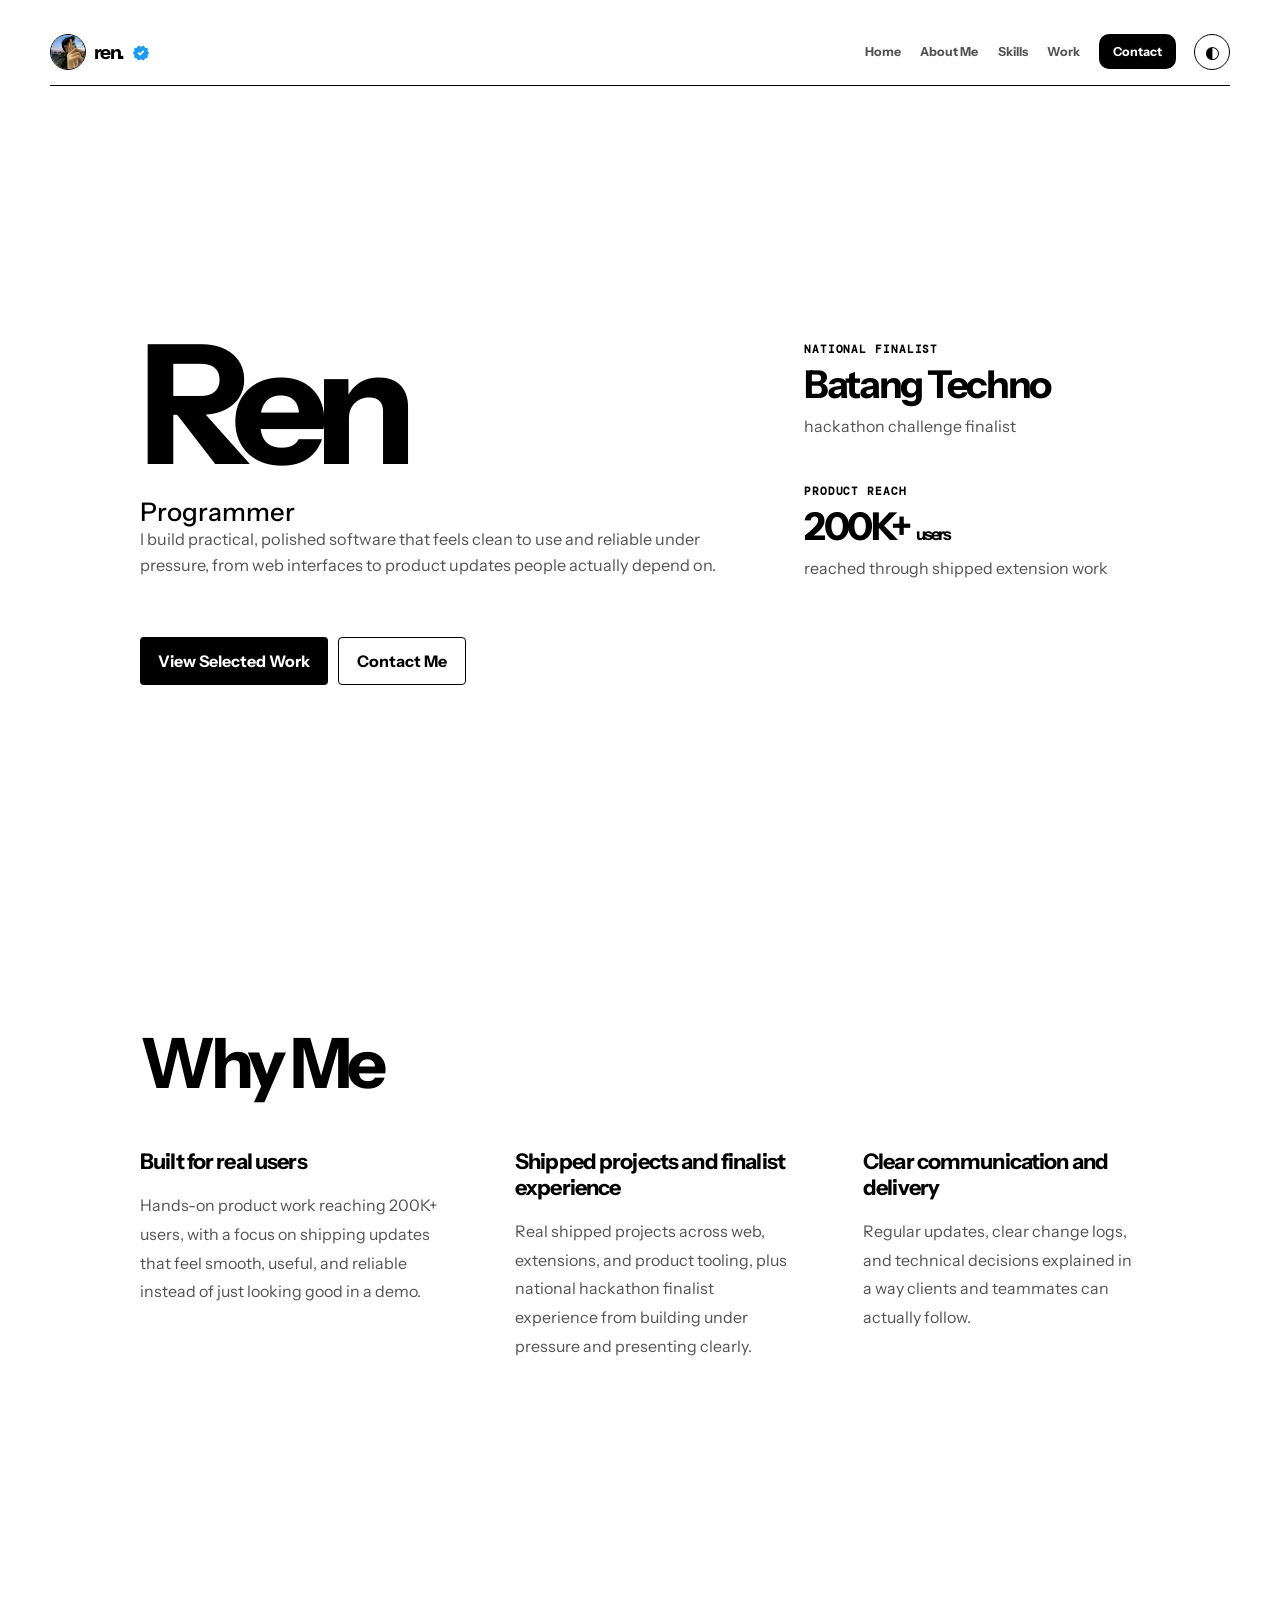
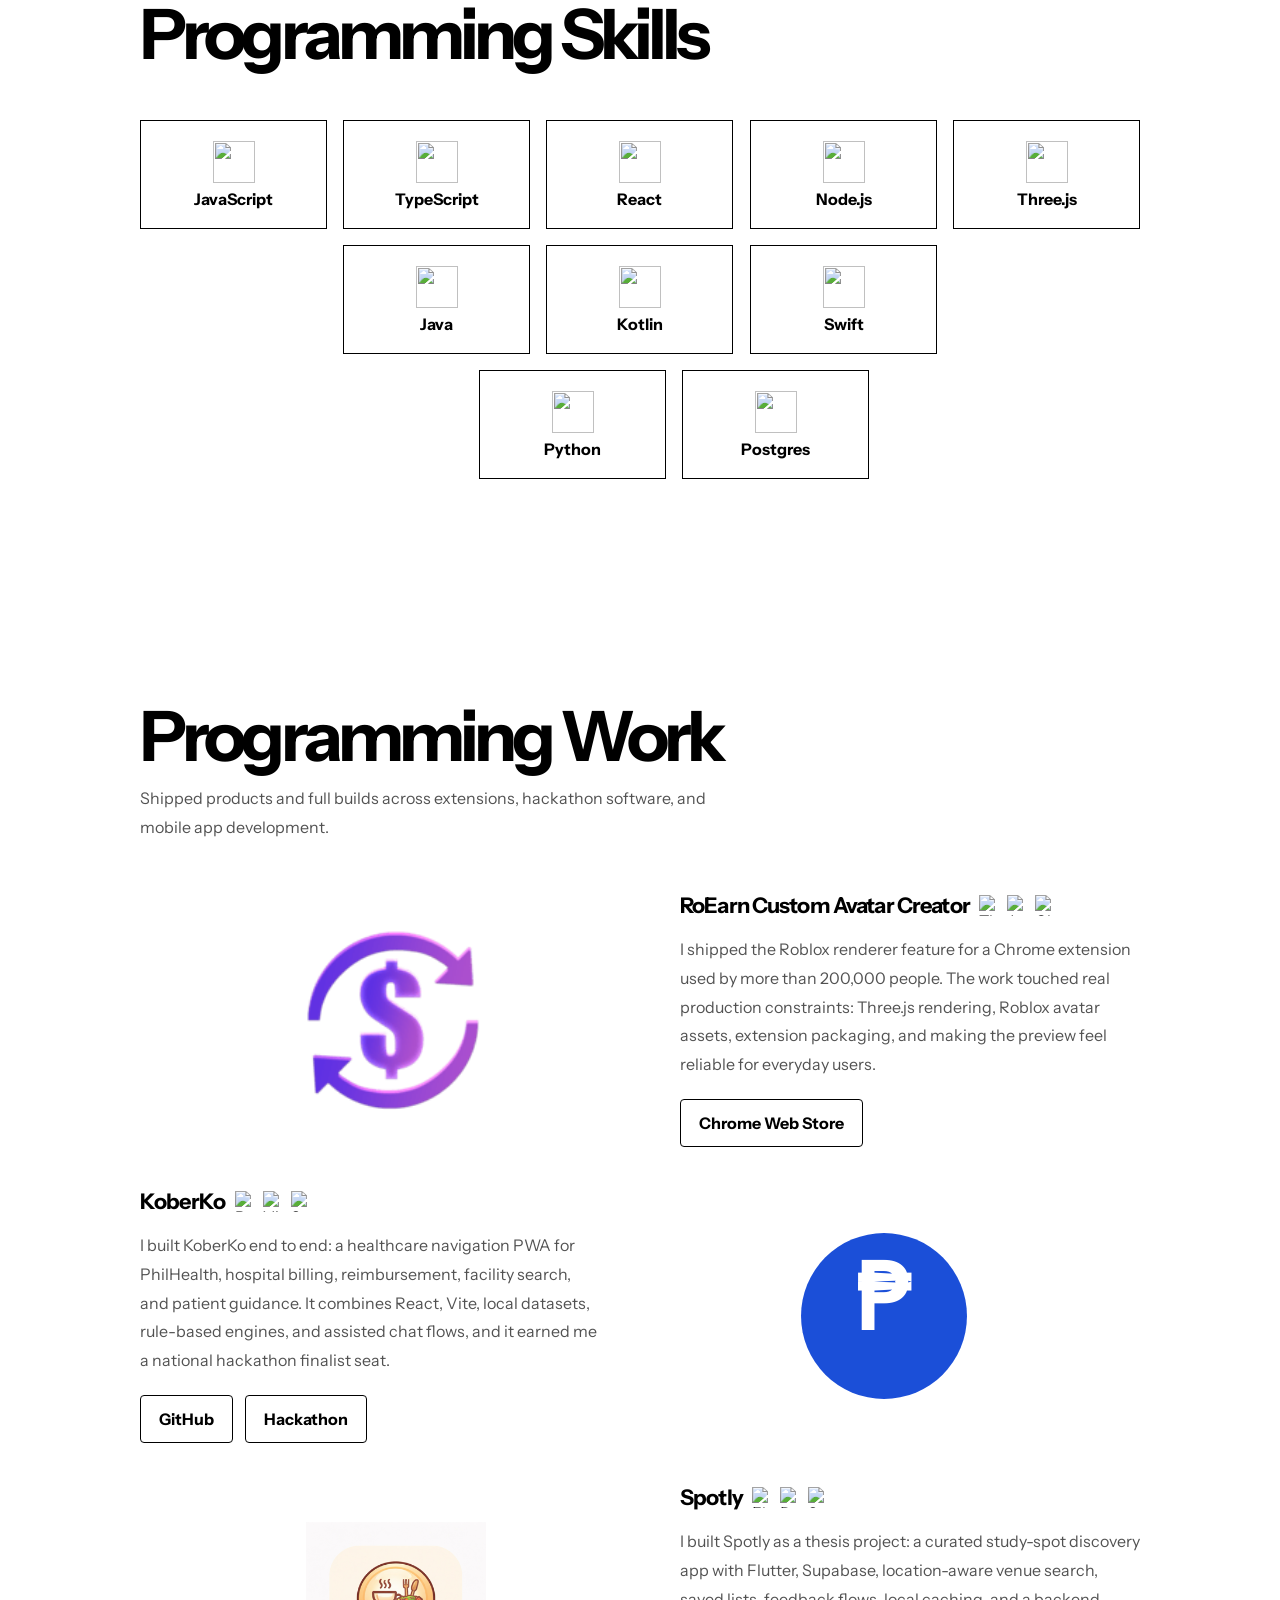
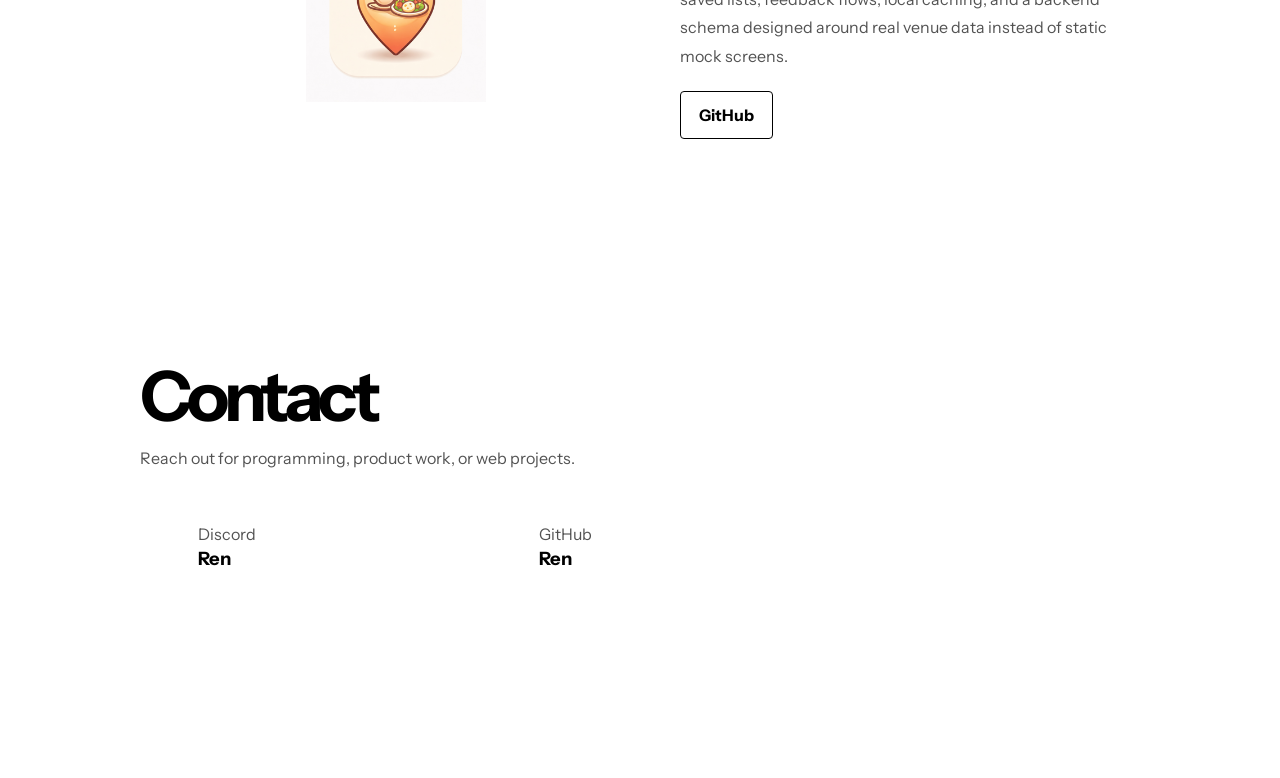
==== programming/index.html @ 6f6d07ea "Split programming portfolio into standalone page" ====
<!DOCTYPE html>
<html lang="en">
  <head>
    <meta charset="UTF-8" />
    <meta name="viewport" content="width=device-width, initial-scale=1.0" />
    <title>Ren | Programmer</title>
    <meta name="description" content="Programming portfolio for Ren: shipped web, extension, and mobile product work." />
    <meta property="og:type" content="website" />
    <meta property="og:title" content="ren. | programmer" />
    <meta property="og:description" content="Shipped web, extension, and mobile product work." />
    <meta property="og:url" content="https://rendevvit.github.io/programming/" />
    <meta name="twitter:card" content="summary" />
    <link rel="icon" href="../assets/favicon.svg?v=2" type="image/svg+xml" />
    <link rel="icon" href="../assets/favicon.png?v=3" type="image/png" sizes="180x180" />
    <link rel="apple-touch-icon" href="../assets/favicon.png?v=3" />
    <link rel="preconnect" href="https://fonts.googleapis.com" />
    <link rel="preconnect" href="https://fonts.gstatic.com" crossorigin />
    <link href="https://fonts.googleapis.com/css2?family=DM+Mono:wght@400;500&family=Instrument+Sans:wdth,wght@75..100,400..700&display=swap" rel="stylesheet" />
    <link rel="stylesheet" href="../styles.css?v=20261023-programming-page" />
  </head>
  <body data-mode="programming" data-choice="complete">
    <div class="page-shell">
      <header class="site-header">
        <a class="site-wordmark" href="../" aria-label="Ren scripting portfolio home">
          <img class="profile-photo" src="../assets/profile/ren.jpg" alt="Ren" />
          <span class="wordmark-name">ren.</span>
          <svg class="verified-mark" viewBox="0 0 24 24" aria-label="Verified" role="img"><path fill="currentColor" d="M22 12l-2.15 2.46.3 3.26-3.2.73L15.27 21 12 19.59 8.73 21l-1.68-2.55-3.2-.73.3-3.26L2 12l2.15-2.46-.3-3.26 3.2-.73L8.73 3 12 4.41 15.27 3l1.68 2.55 3.2.73-.3 3.26L22 12zm-11.1 3.2l5-5-1.4-1.4-3.6 3.59-1.5-1.5L8 12.3l2.9 2.9z"/></svg>
        </a>
        <button class="nav-toggle" aria-expanded="false" aria-controls="site-nav">Menu</button>
        <button class="theme-toggle" type="button" aria-label="Switch to dark theme" aria-pressed="false"><span aria-hidden="true">◐</span></button>
        <nav id="site-nav" class="site-nav">
          <a href="#home"><span>01</span> Home</a>
          <a href="#programming-about"><span>02</span> About Me</a>
          <a href="#programming-skills"><span>03</span> Skills</a>
          <a href="#programming-work"><span>04</span> Work</a>
          <a class="nav-cta" href="#contact"><span>05</span> Contact</a>
        </nav>
      </header>

      <main>
        <section id="home" class="hero section-panel">
          <div class="hero-grid">
            <div class="hero-intro reveal">
              <h1 class="hero-title">Ren</h1>
              <p class="hero-subtitle">Programmer</p>
              <p class="hero-text">I build practical, polished software that feels clean to use and reliable under pressure, from web interfaces to product updates people actually depend on.</p>
            </div>
            <div class="hero-proof reveal">
              <div class="proof-stack">
                <a class="proof-card proof-card-large" href="https://batangtechno.vercel.app/" target="_blank" rel="noreferrer">
                  <span>National finalist</span>
                  <strong>Batang Techno</strong>
                  <p>hackathon challenge finalist</p>
                </a>
                <article class="proof-card">
                  <span>Product reach</span>
                  <strong>200K+ <small>users</small></strong>
                  <p>reached through shipped extension work</p>
                </article>
              </div>
            </div>
            <div class="hero-detail reveal">
              <div class="hero-actions">
                <a class="button button-primary hero-work-link" href="#programming-work">View Selected Work</a>
                <a class="button button-accent" href="#contact">Contact Me</a>
              </div>
            </div>
          </div>
        </section>

        <section id="programming-about" class="content-section">
          <div class="section-intro reveal"><p class="section-number">02</p><h2>Why Me</h2></div>
          <div class="three-up-grid">
            <article class="feature-card reveal"><span class="feature-icon">01</span><h3>Built for real users</h3><p>Hands-on product work reaching 200K+ users, with a focus on shipping updates that feel smooth, useful, and reliable instead of just looking good in a demo.</p></article>
            <article class="feature-card reveal"><span class="feature-icon">02</span><h3>Shipped projects and finalist experience</h3><p>Real shipped projects across web, extensions, and product tooling, plus national hackathon finalist experience from building under pressure and presenting clearly.</p></article>
            <article class="feature-card reveal"><span class="feature-icon">03</span><h3>Clear communication and delivery</h3><p>Regular updates, clear change logs, and technical decisions explained in a way clients and teammates can actually follow.</p></article>
          </div>
        </section>

        <section id="programming-skills" class="content-section">
          <div class="section-intro reveal"><p class="section-number">03</p><h2>Programming Skills</h2></div>
          <div class="tech-grid reveal">
            <article class="tech-card"><img src="https://cdn.simpleicons.org/javascript/F7DF1E" alt="" loading="lazy" decoding="async" /><span>JavaScript</span></article>
            <article class="tech-card"><img src="https://cdn.simpleicons.org/typescript/3178C6" alt="" loading="lazy" decoding="async" /><span>TypeScript</span></article>
            <article class="tech-card"><img src="https://cdn.simpleicons.org/react/61DAFB" alt="" loading="lazy" decoding="async" /><span>React</span></article>
            <article class="tech-card"><img src="https://cdn.simpleicons.org/nodedotjs/5FA04E" alt="" loading="lazy" decoding="async" /><span>Node.js</span></article>
            <article class="tech-card"><img class="tech-icon-inverse" src="https://cdn.simpleicons.org/threedotjs/000000" alt="" loading="lazy" decoding="async" /><span>Three.js</span></article>
            <article class="tech-card"><img src="https://cdn.jsdelivr.net/gh/devicons/devicon@latest/icons/java/java-original.svg" alt="" loading="lazy" decoding="async" /><span>Java</span></article>
            <article class="tech-card"><img src="https://cdn.simpleicons.org/kotlin/7F52FF" alt="" loading="lazy" decoding="async" /><span>Kotlin</span></article>
            <article class="tech-card"><img src="https://cdn.simpleicons.org/swift/F05138" alt="" loading="lazy" decoding="async" /><span>Swift</span></article>
            <article class="tech-card"><img src="https://cdn.simpleicons.org/python/3776AB" alt="" loading="lazy" decoding="async" /><span>Python</span></article>
            <article class="tech-card"><img src="https://cdn.simpleicons.org/postgresql/4169E1" alt="" loading="lazy" decoding="async" /><span>Postgres</span></article>
          </div>
        </section>

        <section id="programming-work" class="content-section">
          <div class="section-intro reveal"><p class="section-number">04</p><h2>Programming Work</h2><p class="section-copy">Shipped products and full builds across extensions, hackathon software, and mobile app development.</p></div>
          <div class="project-list">
            <article class="project-row reveal">
              <div class="project-preview programming-preview project-logo-preview"><img class="project-logo" src="../assets/projects/roearn-icon.png" alt="RoEarn extension icon" loading="lazy" decoding="async" /></div>
              <div class="project-copy"><div class="project-heading"><h3>RoEarn Custom Avatar Creator</h3><div class="project-tech" aria-label="Built with Three.js, JavaScript, and Chrome"><img src="https://cdn.simpleicons.org/threedotjs/000000" alt="Three.js" /><img src="https://cdn.simpleicons.org/javascript/F7DF1E" alt="JavaScript" /><img src="https://cdn.simpleicons.org/googlechrome/4285F4" alt="Chrome" /></div></div><p>I shipped the Roblox renderer feature for a Chrome extension used by more than 200,000 people. The work touched real production constraints: Three.js rendering, Roblox avatar assets, extension packaging, and making the preview feel reliable for everyday users.</p><div class="project-actions"><a class="button button-small" href="https://chromewebstore.google.com/detail/roearn-custom-avatar-crea/fooenmopnfaejehogdbmegaleanpdcea" target="_blank" rel="noreferrer">Chrome Web Store</a></div></div>
            </article>
            <article class="project-row reveal project-row-reverse">
              <div class="project-preview programming-preview project-logo-preview"><img class="project-logo" src="../assets/projects/koberko-icon.svg" alt="KoberKo app icon" loading="lazy" decoding="async" /></div>
              <div class="project-copy"><div class="project-heading"><h3>KoberKo</h3><div class="project-tech" aria-label="Built with React, Vite, and Supabase"><img src="https://cdn.simpleicons.org/react/61DAFB" alt="React" /><img src="https://cdn.simpleicons.org/vite/646CFF" alt="Vite" /><img src="https://cdn.simpleicons.org/supabase/3ECF8E" alt="Supabase" /></div></div><p>I built KoberKo end to end: a healthcare navigation PWA for PhilHealth, hospital billing, reimbursement, facility search, and patient guidance. It combines React, Vite, local datasets, rule-based engines, and assisted chat flows, and it earned me a national hackathon finalist seat.</p><div class="project-actions"><a class="button button-small" href="https://github.com/rendevvit/KoberKo-" target="_blank" rel="noreferrer">GitHub</a><a class="button button-small" href="https://batangtechno.vercel.app/" target="_blank" rel="noreferrer">Hackathon</a></div></div>
            </article>
            <article class="project-row reveal">
              <div class="project-preview programming-preview project-logo-preview"><img class="project-logo" src="../assets/projects/spotly-icon.png" alt="Spotly app icon" loading="lazy" decoding="async" /></div>
              <div class="project-copy"><div class="project-heading"><h3>Spotly</h3><div class="project-tech" aria-label="Built with Flutter, Dart, and Supabase"><img src="https://cdn.simpleicons.org/flutter/02569B" alt="Flutter" /><img src="https://cdn.simpleicons.org/dart/0175C2" alt="Dart" /><img src="https://cdn.simpleicons.org/supabase/3ECF8E" alt="Supabase" /></div></div><p>I built Spotly as a thesis project: a curated study-spot discovery app with Flutter, Supabase, location-aware venue search, saved lists, feedback flows, local caching, and a backend schema designed around real venue data instead of static mock screens.</p><div class="project-actions"><a class="button button-small" href="https://github.com/rendevvit/Spotly-" target="_blank" rel="noreferrer">GitHub</a></div></div>
            </article>
          </div>
        </section>

        <section id="contact" class="content-section contact-section">
          <div class="section-intro reveal"><p class="section-number">05</p><h2>Contact</h2><p class="section-copy">Reach out for programming, product work, or web projects.</p></div>
          <div class="contact-grid reveal">
            <a class="contact-card" href="https://discord.com/users/863377260055887882" target="_blank" rel="noreferrer"><i class="brand-icon brand-icon-discord" aria-hidden="true"></i><span>Discord</span><strong>Ren</strong></a>
            <a class="contact-card" href="https://github.com/rendevvit" target="_blank" rel="noreferrer"><i class="brand-icon brand-icon-github" aria-hidden="true"></i><span>GitHub</span><strong>Ren</strong></a>
          </div>
        </section>
      </main>
    </div>
    <script src="../script.js?v=20261023-programming-page"></script>
  </body>
</html>
---- styles.css ----
:root {
  --bg: #020629;
  --bg-elevated: rgba(4, 18, 54, 0.82);
  --panel: rgba(7, 34, 84, 0.46);
  --panel-soft: rgba(6, 28, 72, 0.38);
  --line: rgba(180, 224, 255, 0.18);
  --line-strong: rgba(203, 239, 255, 0.34);
  --text: #f5fbff;
  --muted: #b6d2e9;
  --accent: #35d8ff;
  --accent-muted: #9fcaff;
  --accent-soft: rgba(22, 207, 255, 0.16);
  --teal: #00e0b7;
  --electric: #0984ff;
  --ink-blue: #041448;
  --shadow: 0 18px 46px rgba(0, 6, 36, 0.46);
  --glass-surface:
    linear-gradient(145deg, rgba(157, 213, 255, 0.25), rgba(29, 107, 190, 0.16) 42%, rgba(0, 224, 183, 0.08)),
    rgba(4, 24, 64, 0.42);
  --glass-edge: rgba(165, 225, 255, 0.34);
  --glass-inner:
    inset 0 1px 0 rgba(235, 252, 255, 0.36),
    inset 0 -26px 58px rgba(0, 143, 255, 0.1),
    inset 18px 0 64px rgba(0, 224, 183, 0.055);
  --radius-xl: 24px;
  --radius-lg: 18px;
  --radius-md: 14px;
  --content-width: 1120px;
  --active-glass-blur: 12px;
  --active-card-shadow: var(--shadow), var(--glass-inner);
  --active-header-blur: 20px;
  --active-header-shadow: var(--shadow), var(--glass-inner);
}

* {
  box-sizing: border-box;
}

html {
  scroll-behavior: auto;
}

body {
  margin: 0;
  font-family: "Manrope", sans-serif;
  color: var(--text);
  background: var(--bg);
  cursor: default;
}

body.is-page-scrolling {
  --active-glass-blur: 0px;
  --active-card-shadow: 0 10px 28px rgba(0, 6, 36, 0.28), var(--glass-inner);
  --active-header-blur: 8px;
  --active-header-shadow: 0 10px 28px rgba(0, 6, 36, 0.32), var(--glass-inner);
}

body[data-choice="pending"] {
  overflow: hidden;
}

body.is-entering-portfolio {
  overflow: hidden;
}

body::before {
  content: "";
  position: fixed;
  inset: 0;
  background:
    url("assets/wallpaper/ios26-sky-dark-landscape.jpg") center / cover no-repeat;
  pointer-events: none;
  transform: translateZ(0);
  z-index: -1;
}

body::after {
  content: "";
  position: fixed;
  inset: 0;
  z-index: -1;
  pointer-events: none;
  background:
    linear-gradient(180deg, rgba(0, 5, 34, 0.1), rgba(0, 3, 24, 0.54)),
    radial-gradient(80vw 90vh at 50% 0%, rgba(84, 159, 255, 0.12), transparent 58%);
  opacity: 1;
}

a,
button {
  font: inherit;
}

a {
  color: inherit;
  text-decoration: none;
}

button {
  cursor: pointer;
}

.page-shell {
  width: min(calc(100% - 32px), var(--content-width));
  margin: 0 auto;
  padding: 20px 0 56px;
}

body[data-choice="pending"]:not(.is-entering-portfolio) .page-shell {
  visibility: hidden;
}

body.is-entering-portfolio .page-shell {
  visibility: visible;
}

.choice-screen {
  position: fixed;
  inset: 0;
  z-index: 90;
  display: grid;
  place-items: center;
  padding: 28px;
  background:
    radial-gradient(circle at 50% 8%, rgba(92, 173, 255, 0.24), transparent 34%),
    radial-gradient(circle at 14% 78%, rgba(0, 224, 183, 0.2), transparent 34%),
    linear-gradient(180deg, rgba(3, 13, 54, 0.1), rgba(0, 4, 32, 0.72));
  transition: opacity 360ms ease, transform 420ms cubic-bezier(0.22, 1, 0.36, 1), filter 360ms ease;
}

body[data-choice="complete"] .choice-screen {
  display: none;
}

body.is-entering-portfolio .choice-screen {
  opacity: 0;
  transform: scale(1.025) translateY(-18px);
  filter: blur(10px);
  pointer-events: none;
}

.choice-panel {
  width: min(100%, 920px);
  text-align: center;
}

.choice-panel h1 {
  margin: 24px 0 0;
  font-family: "Space Grotesk", sans-serif;
  font-size: clamp(3rem, 6rem, 6.6rem);
  line-height: 0.92;
  letter-spacing: 0;
  text-shadow: 0 12px 42px rgba(0, 0, 0, 0.55);
}

.choice-copy {
  max-width: 620px;
  margin: 20px auto 0;
  color: var(--accent-muted);
  line-height: 1.8;
}

.choice-options {
  margin-top: 34px;
}

.site-header {
  position: sticky;
  top: 16px;
  z-index: 20;
  display: flex;
  align-items: center;
  justify-content: center;
  flex-wrap: nowrap;
  gap: 42px;
  width: max-content;
  max-width: calc(100vw - 72px);
  margin: 0 auto;
  padding: 16px 24px;
  border: 1px solid var(--glass-edge);
  border-radius: var(--radius-md);
  background:
    linear-gradient(120deg, rgba(211, 244, 255, 0.26), transparent 28%, rgba(0, 224, 183, 0.1) 78%, transparent),
    rgba(4, 20, 56, 0.56);
  box-shadow: var(--active-header-shadow);
  backdrop-filter: blur(var(--active-header-blur)) saturate(145%);
  -webkit-backdrop-filter: blur(var(--active-header-blur)) saturate(145%);
  transition: max-width 240ms ease, padding 240ms ease, gap 240ms ease, box-shadow 180ms ease, backdrop-filter 180ms ease;
}

.mode-switch {
  --switch-index: 0;
  display: inline-flex;
  flex: 0 0 auto;
  align-items: center;
  position: relative;
  gap: 4px;
  padding: 4px;
  border: 1px solid var(--glass-edge);
  border-radius: 999px;
  background: rgba(6, 38, 92, 0.42);
  box-shadow: var(--glass-inner);
  inline-size: 304px;
}

.mode-switch button {
  position: relative;
  z-index: 1;
  flex: 0 0 50%;
  min-height: 34px;
  padding: 0;
  border: 0;
  border-radius: 999px;
  background: transparent;
  color: var(--muted);
  font-size: 0.84rem;
  font-weight: 800;
  transition: color 180ms ease;
}

.mode-switch::before {
  content: "";
  position: absolute;
  inset-block: 4px;
  left: 4px;
  width: calc((100% - 8px) / 2);
  border-radius: 999px;
  background: linear-gradient(145deg, rgba(244, 252, 255, 0.94), rgba(164, 211, 255, 0.78));
  box-shadow: inset 0 1px 0 #fff, 0 8px 18px rgba(0, 17, 72, 0.26);
  transform: translateX(calc(var(--switch-index) * 100%));
  transition: transform 220ms ease;
}

.mode-switch button.is-active {
  color: #06153e;
}

.brand {
  display: inline-flex;
  align-items: center;
  gap: 12px;
  min-width: 0;
}

.brand-mark {
  display: inline-grid;
  place-items: center;
  width: 38px;
  height: 38px;
  border-radius: 12px;
  border: 1px solid var(--line-strong);
  background: var(--glass-surface);
  color: var(--text);
  font-weight: 800;
  box-shadow: var(--glass-inner);
}

.brand-name {
  font-family: "Space Grotesk", sans-serif;
  font-size: 1.15rem;
  font-weight: 700;
  text-transform: lowercase;
}

.site-nav {
  display: flex;
  flex: 0 0 auto;
  align-items: center;
  justify-content: center;
  gap: clamp(14px, 1.9vw, 28px);
  flex-wrap: nowrap;
  min-width: 0;
  transition: opacity 180ms ease, transform 220ms ease;
}

body.is-switching-mode .site-nav {
  opacity: 0.35;
  transform: translateY(-2px);
}

.hero-intro,
.hero-detail,
.hero-proof,
main > .content-section {
  transition: opacity 300ms ease, transform 420ms cubic-bezier(0.22, 1, 0.36, 1), filter 320ms ease;
  will-change: opacity, transform;
}

body.is-mode-transitioning .hero-intro,
body.is-mode-transitioning .hero-detail {
  opacity: 0;
  transform: translateX(-34px) translateY(8px) scale(0.98);
  filter: blur(4px);
}

body.is-mode-transitioning .hero-proof {
  opacity: 0;
  transform: translateX(34px) translateY(-8px) scale(0.98);
  filter: blur(4px);
}

body.is-mode-transitioning main > .content-section {
  opacity: 0;
  transform: translateY(18px) scale(0.99);
  filter: blur(3px);
}

.site-nav a {
  color: var(--muted);
  font-size: 0.94rem;
  white-space: nowrap;
  padding: 8px 6px;
  border-radius: 10px;
  transition: color 160ms ease, background-color 160ms ease, box-shadow 160ms ease;
}

.site-nav a span {
  color: var(--accent-muted);
  margin-right: 6px;
  font-size: 0.86rem;
  font-weight: 700;
}

.site-nav a:hover,
.site-nav a:focus-visible {
  color: var(--text);
  background: rgba(82, 185, 255, 0.12);
  box-shadow: inset 0 1px 0 rgba(224, 248, 255, 0.18);
}

.site-nav .nav-cta {
  color: #051436;
  background: linear-gradient(145deg, rgba(244, 252, 255, 0.96), rgba(135, 205, 255, 0.78));
  box-shadow: inset 0 1px 0 #fff, 0 8px 24px rgba(0, 20, 70, 0.28);
  padding-inline: 16px;
}

.site-nav .nav-cta span {
  color: #051436;
}

.nav-toggle {
  display: none;
  border: 1px solid var(--line);
  border-radius: 12px;
  padding: 10px 14px;
  background: transparent;
  color: var(--text);
}

.section-panel,
.content-section {
  margin-top: 24px;
  padding: 64px 32px;
}

.hero {
  min-height: 100vh;
  display: grid;
  align-items: center;
  padding-top: clamp(36px, 5vh, 64px);
  padding-bottom: clamp(128px, 16vh, 188px);
}

.hero-grid {
  display: grid;
  grid-template-columns: minmax(0, 0.95fr) minmax(280px, 0.7fr);
  align-items: center;
  gap: 52px;
  max-width: 1120px;
  margin: 0 auto;
  text-align: left;
  transform: translateY(clamp(-76px, -7vh, -44px));
}

.hero-copy {
  min-width: 0;
}

.hero-pill {
  display: inline-flex;
  align-items: center;
  justify-content: center;
  margin: 0;
  padding: 10px 16px;
  border: 1px solid var(--glass-edge);
  border-radius: 999px;
  background: var(--glass-surface);
  color: var(--accent-muted);
  font-family: "Space Grotesk", sans-serif;
  box-shadow: var(--glass-inner);
}

.hero h1 {
  margin: 0;
  font-family: "Space Grotesk", sans-serif;
  font-size: clamp(5.5rem, 10vw, 9.5rem);
  line-height: 0.82;
  letter-spacing: 0;
  text-shadow: 0 12px 42px rgba(0, 0, 0, 0.55);
}

.hero h1 span {
  display: block;
  color: #f4f5f6;
}

.hero-subtitle {
  margin: 20px 0 0;
  color: var(--accent-muted);
  font-family: "Space Grotesk", sans-serif;
  font-size: clamp(1.8rem, 3vw, 2.6rem);
  font-weight: 700;
  line-height: 1.05;
  text-transform: none;
}

.hero-text,
.section-copy,
.feature-card p,
.project-copy p,
.project-feature-list li,
.contact-card span,
.system-trigger p,
.game-stats span,
.game-body p,
.skill-list li,
.modal-system-list li {
  color: var(--muted);
  line-height: 1.8;
}

.hero-text {
  max-width: 570px;
  margin: 22px 0 0;
  font-size: 1.08rem;
}

.path-kicker,
.path-status {
  margin: 26px 0 0;
  color: var(--accent-muted);
  font-family: "Space Grotesk", sans-serif;
  font-size: 0.95rem;
  font-weight: 700;
  text-transform: uppercase;
}

.path-status {
  min-height: 1.6em;
  margin-top: 14px;
  color: var(--muted);
  font-family: "Manrope", sans-serif;
  font-size: 0.92rem;
  font-weight: 600;
  text-transform: none;
}

.hero-actions {
  display: flex;
  justify-content: flex-start;
  flex-wrap: wrap;
  gap: 14px;
  margin-top: 32px;
}

.hero-proof {
  min-width: 0;
}

.proof-stack {
  display: grid;
  gap: 18px;
}

.proof-card {
  position: relative;
  overflow: hidden;
  display: block;
  min-height: 136px;
  padding: 22px 24px;
  border: 1px solid var(--glass-edge);
  border-radius: var(--radius-lg);
  background:
    linear-gradient(150deg, rgba(181, 232, 255, 0.24), rgba(23, 105, 203, 0.16) 46%, rgba(0, 224, 183, 0.08)),
    var(--panel);
  box-shadow: var(--active-card-shadow);
  backdrop-filter: blur(var(--active-glass-blur)) saturate(145%);
  -webkit-backdrop-filter: blur(var(--active-glass-blur)) saturate(145%);
  contain: paint;
}

.proof-card::before {
  content: "";
  position: absolute;
  inset: 0;
  background:
    radial-gradient(circle at 18% 0%, rgba(203, 244, 255, 0.28), transparent 36%),
    radial-gradient(circle at 100% 100%, rgba(0, 224, 183, 0.16), transparent 42%),
    linear-gradient(115deg, rgba(255, 255, 255, 0.16), transparent 28%, rgba(0, 157, 255, 0.08) 78%, transparent);
  pointer-events: none;
}

.proof-card span,
.proof-card strong,
.proof-card p {
  position: relative;
  z-index: 1;
}

.proof-card span {
  display: block;
  color: var(--accent-muted);
  font-family: "Space Grotesk", sans-serif;
  font-size: 0.88rem;
  font-weight: 700;
  text-transform: uppercase;
}

.proof-card strong {
  display: block;
  margin-top: 12px;
  color: var(--text);
  font-family: "Space Grotesk", sans-serif;
  font-size: clamp(2.35rem, 3.4vw, 3.65rem);
  font-weight: 700;
  line-height: 0.95;
  letter-spacing: 0;
  white-space: nowrap;
}

.proof-card strong small {
  display: inline;
  margin-left: 2px;
  color: var(--accent-muted);
  font-size: 0.44em;
  font-weight: 700;
  vertical-align: baseline;
}

.proof-card strong.proof-stat-stacked {
  display: inline-grid;
  grid-template-columns: auto max-content;
  grid-template-rows: auto auto;
  column-gap: 6px;
  row-gap: 1px;
  white-space: normal;
}

.proof-card strong.proof-stat-stacked .proof-stat-number {
  display: block;
  grid-column: 1;
  grid-row: 1 / span 2;
  align-self: end;
  margin-left: 0;
  color: inherit;
  font: inherit;
  letter-spacing: inherit;
  text-transform: none;
}

.proof-card strong.proof-stat-stacked .proof-stat-label {
  display: block;
  grid-column: 2;
  margin-left: 0;
  line-height: 0.9;
  letter-spacing: inherit;
  word-spacing: 0.2em;
  white-space: nowrap;
}

.proof-card p {
  margin: 12px 0 0;
  color: var(--muted);
  line-height: 1.45;
}

.proof-card-large {
  min-height: 176px;
}

.path-choice {
  display: grid;
  grid-template-columns: repeat(2, minmax(0, 1fr));
  gap: 14px;
  margin-top: 30px;
}

.path-card {
  position: relative;
  overflow: hidden;
  min-height: 170px;
  padding: 22px;
  border: 1px solid var(--glass-edge);
  border-radius: var(--radius-lg);
  background:
    linear-gradient(150deg, rgba(181, 232, 255, 0.24), rgba(23, 105, 203, 0.16) 46%, rgba(0, 224, 183, 0.08)),
    var(--panel);
  color: var(--text);
  text-align: left;
  box-shadow: var(--shadow), var(--glass-inner);
  backdrop-filter: blur(18px) saturate(145%);
  -webkit-backdrop-filter: blur(18px) saturate(145%);
  contain: paint;
  transition: transform 160ms ease, border-color 160ms ease, background-color 160ms ease;
}

.path-card::before {
  content: "";
  position: absolute;
  inset: 0;
  background:
    radial-gradient(circle at 20% 0%, rgba(203, 244, 255, 0.28), transparent 34%),
    radial-gradient(circle at 100% 100%, rgba(0, 224, 183, 0.14), transparent 42%),
    linear-gradient(115deg, rgba(255, 255, 255, 0.16), transparent 28%, rgba(0, 157, 255, 0.08) 76%, transparent);
  pointer-events: none;
}

.path-card span,
.path-card strong,
.path-card em {
  position: relative;
  z-index: 1;
}

.path-card em {
  display: inline-flex;
  margin-bottom: 18px;
  padding: 7px 10px;
  border: 1px solid rgba(255, 255, 255, 0.22);
  border-radius: 999px;
  color: var(--accent-muted);
  background: rgba(11, 86, 154, 0.22);
  font-size: 0.78rem;
  font-style: normal;
  font-weight: 800;
  text-transform: uppercase;
}

.path-card span {
  display: block;
  color: var(--text);
  font-family: "Space Grotesk", sans-serif;
  font-size: 1.35rem;
  font-weight: 700;
}

.path-card strong {
  display: block;
  margin-top: 14px;
  color: var(--muted);
  font-size: 0.98rem;
  font-weight: 500;
  line-height: 1.7;
}

.path-card:hover,
.path-card:focus-visible,
.path-card.is-active {
  transform: translateY(-2px);
  border-color: rgba(164, 234, 255, 0.58);
  background-color: rgba(42, 157, 255, 0.08);
}

.path-card.is-active::after {
  content: "Selected";
  position: absolute;
  top: 18px;
  right: 18px;
  z-index: 1;
  padding: 6px 9px;
  border-radius: 999px;
  background: rgba(204, 244, 255, 0.94);
  color: #06153e;
  font-size: 0.72rem;
  font-weight: 800;
  text-transform: uppercase;
}

.button {
  display: inline-flex;
  align-items: center;
  justify-content: center;
  min-height: 54px;
  padding: 0 22px;
  border-radius: var(--radius-md);
  font-weight: 700;
  position: relative;
  overflow: hidden;
  transition: transform 160ms ease, background-color 160ms ease, border-color 160ms ease, box-shadow 160ms ease;
}

.button::before {
  content: "";
  position: absolute;
  inset: 1px;
  border-radius: inherit;
  background: linear-gradient(120deg, rgba(225, 250, 255, 0.42), transparent 32%, rgba(0, 224, 183, 0.12) 68%, transparent);
  opacity: 0.45;
  pointer-events: none;
}

.button > * {
  position: relative;
}

.button:hover,
.button:focus-visible {
  transform: translateY(-1px);
  box-shadow: 0 14px 34px rgba(0, 28, 92, 0.34), var(--glass-inner);
}

.button-primary {
  background: linear-gradient(145deg, rgba(236, 252, 255, 0.96), rgba(68, 207, 255, 0.78));
  color: #051436;
  box-shadow: inset 0 1px 0 #fff, 0 10px 28px rgba(0, 43, 110, 0.28);
}

.button-secondary,
.button-small {
  border: 1px solid var(--glass-edge);
  background: var(--glass-surface);
  color: var(--text);
  box-shadow: var(--glass-inner);
}

.button-accent {
  border: 1px solid var(--glass-edge);
  background: linear-gradient(145deg, rgba(0, 224, 183, 0.22), rgba(0, 132, 255, 0.12));
  color: var(--text);
  box-shadow: var(--glass-inner);
}

.button-small {
  min-height: 44px;
  padding: 0 16px;
}

[data-track="programming"],
body[data-mode="programming"] [data-track="scripting"],
body[data-mode="programming"] .scripting-only {
  display: none;
}

body[data-mode="programming"] [data-track="programming"] {
  display: revert;
}

body[data-mode="programming"] section[data-track="programming"] {
  display: block;
}

body[data-mode="programming"] .proof-stack[data-track="programming"],
body[data-mode="scripting"] .proof-stack[data-track="scripting"] {
  display: grid;
}

.section-intro {
  margin-bottom: 32px;
}

.section-number {
  margin: 0 0 12px;
  color: var(--accent-muted);
  font-family: "Space Grotesk", sans-serif;
  font-weight: 700;
}

.section-intro h2,
.modal-header h2 {
  margin: 0;
  font-family: "Space Grotesk", sans-serif;
  font-size: clamp(2.5rem, 3.5rem, 4rem);
  line-height: 0.96;
  letter-spacing: 0;
}

.section-copy {
  margin: 14px 0 0;
  max-width: 720px;
}

.three-up-grid,
.skills-panels,
.game-grid {
  display: grid;
  gap: 20px;
}

.three-up-grid {
  grid-template-columns: repeat(3, minmax(0, 1fr));
}

.skills-panels {
  grid-template-columns: repeat(2, minmax(0, 1fr));
}

.feature-card,
.skills-panel,
.game-card,
.project-row,
.system-trigger,
.contact-card,
.systems-modal,
.video-modal {
  position: relative;
  overflow: hidden;
  contain: paint;
  border: 1px solid var(--glass-edge);
  border-radius: var(--radius-lg);
  background:
    linear-gradient(150deg, rgba(181, 232, 255, 0.22), rgba(23, 105, 203, 0.14) 46%, rgba(0, 224, 183, 0.075)),
    var(--panel);
  box-shadow: var(--active-card-shadow);
  backdrop-filter: blur(var(--active-glass-blur)) saturate(132%);
  -webkit-backdrop-filter: blur(var(--active-glass-blur)) saturate(132%);
}

.feature-card::before,
.skills-panel::before,
.game-card::before,
.project-row::before,
.system-trigger::before,
.contact-card::before,
.systems-modal::before,
.video-modal::before {
  content: "";
  position: absolute;
  inset: 0;
  background:
    radial-gradient(circle at 18% 0%, rgba(203, 244, 255, 0.26), transparent 32%),
    radial-gradient(circle at 100% 100%, rgba(0, 224, 183, 0.13), transparent 44%),
    linear-gradient(115deg, rgba(255, 255, 255, 0.15), transparent 24%, rgba(0, 157, 255, 0.08) 78%, transparent);
  opacity: 0.8;
  pointer-events: none;
}

.feature-card > *,
.skills-panel > *,
.game-card > *,
.project-row > *,
.system-trigger > *,
.contact-card > *,
.systems-modal > *,
.video-modal > * {
  position: relative;
  z-index: 1;
}

.feature-card,
.skills-panel,
.contact-card {
  padding: 28px;
}

.feature-icon {
  display: inline-grid;
  place-items: center;
  width: 54px;
  height: 54px;
  margin-bottom: 18px;
  border-radius: 16px;
  border: 1px solid rgba(165, 225, 255, 0.28);
  background: var(--glass-surface);
  color: var(--text);
  font-weight: 800;
  box-shadow: var(--glass-inner);
}

.feature-card h3,
.game-body h3,
.project-copy h3,
.system-trigger h3 {
  margin: 0 0 12px;
  font-size: 1.6rem;
  line-height: 1.2;
}

.skill-list {
  list-style: none;
  margin: 0;
  padding: 0;
}

.skill-list li {
  position: relative;
  padding-left: 30px;
}

.skill-list li + li {
  margin-top: 14px;
}

.skill-list li::before {
  content: "";
  position: absolute;
  left: 0;
  top: 0.68rem;
  width: 11px;
  height: 11px;
  border-radius: 50%;
  background: linear-gradient(145deg, var(--teal), var(--accent));
  box-shadow: 0 0 0 6px rgba(0, 224, 183, 0.09), 0 0 18px rgba(53, 216, 255, 0.35);
}

.tech-grid {
  display: flex;
  flex-direction: column;
  gap: 16px;
  align-items: center;
}

.tech-row {
  display: flex;
  justify-content: center;
  gap: 16px;
  width: 100%;
}

.tech-card {
  position: relative;
  overflow: hidden;
  flex: 0 1 132px;
  display: grid;
  place-items: center;
  gap: 14px;
  width: 132px;
  min-height: 132px;
  padding: 20px 14px;
  border: 1px solid var(--glass-edge);
  border-radius: var(--radius-lg);
  background:
    linear-gradient(150deg, rgba(181, 232, 255, 0.22), rgba(23, 105, 203, 0.14) 46%, rgba(0, 224, 183, 0.075)),
    rgba(4, 24, 64, 0.5);
  box-shadow: var(--active-card-shadow);
  backdrop-filter: blur(var(--active-glass-blur)) saturate(140%);
  -webkit-backdrop-filter: blur(var(--active-glass-blur)) saturate(140%);
  contain: paint;
}

.tech-card::before {
  content: "";
  position: absolute;
  inset: 0;
  background:
    radial-gradient(circle at 50% 0%, rgba(203, 244, 255, 0.25), transparent 36%),
    radial-gradient(circle at 100% 100%, rgba(0, 224, 183, 0.12), transparent 42%),
    linear-gradient(115deg, rgba(255, 255, 255, 0.14), transparent 28%, rgba(0, 157, 255, 0.08) 78%, transparent);
  pointer-events: none;
}

.tech-card img,
.tech-card span {
  position: relative;
  z-index: 1;
}

.tech-card img {
  width: 42px;
  height: 42px;
  object-fit: contain;
}

.tech-card span {
  color: var(--text);
  font-weight: 800;
  text-align: center;
}

.game-grid {
  grid-template-columns: 1fr;
  max-width: 100%;
}

.game-card {
  display: grid;
  grid-template-columns: minmax(260px, 0.9fr) minmax(280px, 1.1fr);
  align-items: stretch;
  overflow: hidden;
}

.game-thumb {
  position: relative;
  overflow: hidden;
  display: block;
  min-height: 100%;
  aspect-ratio: auto;
  background:
    linear-gradient(135deg, rgba(124, 211, 255, 0.16), rgba(0, 224, 183, 0.04)),
    linear-gradient(180deg, #08245f, #02082f);
  border-right: 1px solid var(--glass-edge);
}

.game-thumb-image {
  position: absolute;
  inset: 0;
  width: 100%;
  height: 100%;
  object-fit: cover;
  object-position: center;
  transform: translateZ(0);
}

.game-thumb-overlay {
  position: relative;
  z-index: 1;
  display: flex;
  align-items: flex-end;
  height: 100%;
  padding: 24px;
  background: linear-gradient(180deg, rgba(3, 30, 80, 0.04), rgba(0, 5, 31, 0.7));
}

.game-thumb-overlay span {
  font-family: "Space Grotesk", sans-serif;
  font-size: 2rem;
  font-weight: 700;
}

.game-body {
  padding: 24px;
}

.game-actions {
  display: flex;
  flex-wrap: wrap;
  gap: 12px;
}

.game-stats {
  display: grid;
  gap: 12px;
  margin: 18px 0 20px;
}

.game-stats strong {
  display: block;
  margin-bottom: 4px;
  font-size: 1.05rem;
}

.game-work-list {
  margin: 0 0 20px;
  padding-left: 18px;
  color: var(--muted);
}

.game-work-list li + li {
  margin-top: 8px;
}

.project-list {
  display: grid;
  gap: 32px;
}

.project-row {
  display: grid;
  grid-template-columns: minmax(260px, 1fr) minmax(260px, 0.9fr);
  align-items: center;
  gap: 28px;
  padding: 28px;
  contain: layout paint style;
  contain-intrinsic-size: 360px;
}

.game-card {
  contain: layout paint style;
  contain-intrinsic-size: 360px;
}

.project-row-reverse {
  grid-template-columns: minmax(260px, 0.9fr) minmax(260px, 1fr);
}

.project-row-reverse .project-preview {
  order: 2;
}

.project-row-reverse .project-copy {
  order: 1;
}

.project-feature-list {
  margin: 0;
  padding-left: 20px;
}

.project-feature-list li + li {
  margin-top: 8px;
}

.project-preview {
  position: relative;
  overflow: hidden;
  min-height: 260px;
  border: 1px solid var(--glass-edge);
  border-radius: 16px;
  display: flex;
  flex-direction: column;
  align-items: flex-start;
  justify-content: space-between;
  gap: 18px;
  padding: 24px;
  background:
    linear-gradient(135deg, rgba(181, 232, 255, 0.24), rgba(0, 224, 183, 0.055)),
    rgba(4, 24, 64, 0.5);
  color: var(--accent-muted);
  font-family: "Space Grotesk", sans-serif;
  font-size: 1.3rem;
  box-shadow: var(--glass-inner);
}

.programming-preview {
  background:
    linear-gradient(135deg, rgba(181, 232, 255, 0.24), rgba(0, 224, 183, 0.055)),
    repeating-linear-gradient(135deg, rgba(167, 227, 255, 0.09) 0 1px, transparent 1px 16px),
    rgba(4, 24, 64, 0.5);
}

.project-logo-preview {
  align-items: center;
  justify-content: center;
  text-align: center;
}

.project-logo-preview::after {
  content: "";
  position: absolute;
  inset: 18%;
  border-radius: 999px;
  background: rgba(53, 216, 255, 0.16);
  filter: blur(26px);
  pointer-events: none;
}

.project-logo {
  position: relative;
  z-index: 1;
  width: min(142px, 45%);
  max-height: 142px;
  object-fit: contain;
  filter: drop-shadow(0 10px 22px rgba(0, 0, 0, 0.28));
}

.project-thumbnail {
  position: absolute;
  inset: 0;
  width: 100%;
  height: 100%;
  object-fit: cover;
  object-position: center;
  opacity: 0.72;
  transform: translateZ(0);
}

.project-preview span {
  position: relative;
  z-index: 1;
  display: inline-flex;
  align-items: center;
  justify-content: center;
  min-width: 110px;
  min-height: 42px;
  border: 1px solid var(--glass-edge);
  border-radius: 999px;
  padding: 0 14px;
  background: var(--glass-surface);
  color: var(--text);
  font-size: 1rem;
  font-weight: 700;
  box-shadow: var(--glass-inner);
}

.project-actions {
  display: flex;
  flex-wrap: wrap;
  gap: 12px;
  margin-top: 20px;
}

.project-preview .button {
  position: relative;
  z-index: 1;
}

.systems-list {
  display: grid;
  gap: 16px;
}

.system-trigger {
  display: grid;
  grid-template-columns: 72px 1fr;
  gap: 18px;
  align-items: center;
  width: 100%;
  padding: 22px;
  text-align: left;
}

.system-trigger span {
  display: inline-grid;
  place-items: center;
  width: 52px;
  height: 52px;
  border-radius: 16px;
  background: var(--glass-surface);
  color: var(--text);
  font-weight: 800;
  box-shadow: var(--glass-inner);
}

.system-trigger h3 {
  color: var(--text);
}

.system-trigger p {
  margin: 0;
}

.contact-grid {
  display: grid;
  grid-template-columns: repeat(3, minmax(0, 1fr));
  gap: 18px;
}

.contact-card {
  display: grid;
  grid-template-columns: 44px 1fr;
  align-items: center;
  gap: 3px 14px;
}

.contact-card strong {
  grid-column: 2;
  align-self: start;
  font-size: 1.15rem;
}

.contact-card span {
  align-self: end;
  line-height: 1.2;
}

.brand-icon {
  grid-row: span 2;
  display: inline-block;
  width: 38px;
  height: 38px;
  background: var(--text);
  opacity: 0.94;
  mask-position: center;
  mask-repeat: no-repeat;
  mask-size: contain;
  -webkit-mask-position: center;
  -webkit-mask-repeat: no-repeat;
  -webkit-mask-size: contain;
}

.brand-icon-roblox {
  mask-image: url("https://cdn.simpleicons.org/roblox/ffffff");
  -webkit-mask-image: url("https://cdn.simpleicons.org/roblox/ffffff");
}

.brand-icon-discord {
  mask-image: url("https://cdn.simpleicons.org/discord/ffffff");
  -webkit-mask-image: url("https://cdn.simpleicons.org/discord/ffffff");
}

.brand-icon-github {
  mask-image: url("https://cdn.simpleicons.org/github/ffffff");
  -webkit-mask-image: url("https://cdn.simpleicons.org/github/ffffff");
}

.modal-backdrop,
.video-modal-backdrop {
  position: fixed;
  inset: 0;
  display: grid;
  place-items: center;
  padding: 24px;
  background:
    radial-gradient(circle at 50% 10%, rgba(64, 175, 255, 0.16), transparent 34%),
    rgba(0, 5, 35, 0.7);
  backdrop-filter: blur(14px) saturate(140%);
  -webkit-backdrop-filter: blur(14px) saturate(140%);
  z-index: 50;
}

.modal-backdrop[hidden],
.video-modal-backdrop[hidden] {
  display: none;
}

.systems-modal,
.video-modal {
  width: min(100%, 900px);
  max-height: 84vh;
  padding: 28px;
  overflow: auto;
  background: var(--bg-elevated);
}

.modal-header {
  display: flex;
  align-items: flex-start;
  justify-content: space-between;
  gap: 20px;
}

.modal-number {
  margin-bottom: 8px;
}

.modal-close {
  border: 1px solid var(--glass-edge);
  border-radius: 12px;
  padding: 10px 14px;
  background: var(--glass-surface);
  color: var(--text);
  box-shadow: var(--glass-inner);
}

.video-modal-close {
  border: 1px solid var(--glass-edge);
  border-radius: 12px;
  padding: 10px 14px;
  background: var(--glass-surface);
  color: var(--text);
  box-shadow: var(--glass-inner);
}

.modal-body {
  margin-top: 22px;
}

.video-modal-body {
  margin-top: 22px;
}

.video-modal-frame {
  width: 100%;
  aspect-ratio: 16 / 9;
  border: 1px solid var(--glass-edge);
  border-radius: 14px;
  background: #03123f;
  box-shadow: var(--glass-inner);
}

.modal-system-list {
  margin: 0;
  padding-left: 20px;
}

.modal-system-list li + li {
  margin-top: 10px;
}

.reveal {
  opacity: 0;
  transform: translateY(18px);
  transition: opacity 320ms ease, transform 320ms ease;
}

.reveal.is-visible {
  opacity: 1;
  transform: translateY(0);
}

@media (prefers-reduced-motion: reduce) {
  html {
    scroll-behavior: auto;
  }

  .reveal,
  .reveal.is-visible,
  .button,
  .site-nav a {
    transition: none;
    transform: none;
    opacity: 1;
  }
}

/* Editorial portfolio skin: keeps the site's original content and interactions,
   while replacing the former glass-game UI with a quieter developer-portfolio system. */
:root {
  --paper: #fff;
  --paper-raised: #fff;
  --ink: #000;
  --quiet: rgba(0, 0, 0, .68);
  --rule: #000;
  --signal: #000;
  --signal-soft: #fff;
  --bg: var(--paper);
  --text: var(--ink);
  --muted: var(--quiet);
  --accent: var(--signal);
  --accent-muted: #000;
  --teal: var(--signal);
  --line: var(--rule);
  --line-strong: #000;
  --panel: var(--paper-raised);
  --panel-soft: var(--paper-raised);
  --glass-edge: var(--rule);
  --shadow: none;
  --glass-surface: var(--paper-raised);
  --glass-inner: none;
  --active-card-shadow: none;
  --active-header-shadow: none;
  --active-glass-blur: 0px;
  --active-header-blur: 0px;
  --content-width: 1180px;
}

html.dark {
  --paper: #090909;
  --paper-raised: #121212;
  --ink: #fff;
  --quiet: rgba(255, 255, 255, .7);
  --rule: #fff;
  --signal: #fff;
  --signal-soft: #000;
  --accent-muted: #fff;
  --line-strong: #fff;
}

body,
body::after {
  background: var(--paper);
}

body::before,
body::after {
  display: none;
}

body {
  background: var(--paper);
  color: var(--ink);
  font-family: "Instrument Sans", sans-serif;
  transition: background-color 220ms ease, color 220ms ease;
}

.page-shell {
  width: min(calc(100% - 40px), var(--content-width));
  padding: 18px 0 96px;
}

main {
  width: min(85%, 1000px);
  margin: 0 auto;
}

.choice-screen {
  background: var(--paper);
}

.choice-panel h1,
.hero h1,
.section-intro h2,
.modal-header h2,
.hero-subtitle,
.site-wordmark {
  color: var(--ink);
  font-family: "Instrument Sans", sans-serif;
  text-shadow: none;
}

.proof-card strong,
.feature-card h3,
.game-body h3,
.project-copy h3,
.system-trigger h3 {
  font-family: "Instrument Sans", sans-serif;
}

.choice-copy,
.hero-text,
.section-copy,
.feature-card p,
.project-copy p,
.project-feature-list li,
.contact-card span,
.system-trigger p,
.game-stats span,
.game-body p,
.skill-list li,
.modal-system-list li,
.proof-card p,
.game-work-list {
  color: var(--quiet);
}

.site-header {
  top: 0;
  width: 100%;
  max-width: none;
  min-height: 68px;
  margin: 0;
  padding: 0;
  border: 0;
  border-bottom: 1px solid var(--rule);
  border-radius: 0;
  background: color-mix(in srgb, var(--paper) 94%, transparent);
  box-shadow: none;
  backdrop-filter: blur(12px);
  justify-content: space-between;
  gap: 18px;
}

.site-wordmark {
  display: inline-flex;
  align-items: center;
  gap: 8px;
  color: var(--ink);
  font-size: 1.2rem;
  font-weight: 700;
  letter-spacing: -0.08em;
}

.wordmark-name { color: var(--ink); }
.profile-photo { width: 36px; height: 36px; border: 1px solid var(--ink); border-radius: 50%; object-fit: cover; object-position: 51% 36%; }
.verified-mark { width: 20px; height: 20px; color: #1d9bf0; transform: translateY(1px); }

.mode-switch {
  order: 3;
  inline-size: auto;
  padding: 0;
  border: 0;
  border-radius: 0;
  background: transparent;
  box-shadow: none;
  gap: 16px;
}

.mode-switch::before { display: none; }

.mode-switch button {
  flex-basis: auto;
  min-height: 68px;
  padding: 0;
  border-bottom: 2px solid transparent;
  border-radius: 0;
  color: var(--quiet);
  font-size: 0.78rem;
  font-weight: 700;
  letter-spacing: 0.04em;
  text-transform: uppercase;
}

.mode-switch button.is-active {
  color: var(--ink);
  border-color: var(--ink);
}

.site-nav {
  order: 2;
  margin-left: auto;
  gap: clamp(12px, 1.5vw, 22px);
}

.site-nav a {
  padding: 8px 0;
  color: var(--quiet);
  font-size: 0.78rem;
  font-weight: 700;
}

.site-nav a span { display: none; }
.site-nav a:hover, .site-nav a:focus-visible { color: var(--ink); background: transparent; box-shadow: none; }
.site-nav .nav-cta { color: var(--paper); background: var(--ink); box-shadow: none; padding: 10px 14px; }
.site-nav .nav-cta:hover, .site-nav .nav-cta:focus-visible { color: var(--paper); background: var(--signal); }

.theme-toggle, .nav-toggle {
  border: 1px solid var(--rule);
  border-radius: 999px;
  background: transparent;
  color: var(--ink);
}

.theme-toggle { order: 3; width: 36px; height: 36px; padding: 0; font-size: 1.05rem; }
.theme-toggle:hover, .theme-toggle:focus-visible { border-color: var(--ink); }

.section-panel, .content-section { margin-top: 0; padding: 112px 0; }
.hero { min-height: calc(100svh - 68px); padding: 82px 0; }
.hero-grid { max-width: none; grid-template-columns: minmax(0, 1.15fr) minmax(260px, .65fr); gap: 70px; transform: none; }
.hero-pill { padding: 0; border: 0; border-radius: 0; background: transparent; box-shadow: none; color: var(--signal); font-family: "Manrope", sans-serif; font-size: .78rem; font-weight: 800; letter-spacing: .12em; text-transform: uppercase; }
.hero h1 { margin-top: 18px; font-size: clamp(5.5rem, 13vw, 12.5rem); line-height: .76; letter-spacing: -.085em; }
.hero-subtitle { margin-top: 24px; color: var(--signal); font-size: clamp(1.25rem, 2vw, 1.8rem); font-weight: 500; }
.hero-text { margin-top: 20px; max-width: 510px; font-size: 1.02rem; }
.hero-actions { margin-top: 34px; }

.button { min-height: 48px; padding: 0 18px; border-radius: 4px; box-shadow: none; }
.button::before { display: none; }
.button:hover, .button:focus-visible { transform: translateY(-2px); box-shadow: none; }
.button-primary { background: var(--ink); color: var(--paper); }
.button-primary:hover, .button-primary:focus-visible { background: var(--signal); color: #fff; }
.button-accent, .button-secondary, .button-small { border: 1px solid var(--rule); background: transparent; color: var(--ink); box-shadow: none; }
.button-accent:hover, .button-secondary:hover, .button-small:hover { border-color: var(--ink); background: transparent; }

.proof-stack { gap: 0; border-top: 1px solid var(--rule); }
.proof-stack { border: 0; }
.proof-card, .proof-card-large { min-height: 0; padding: 23px 0; border: 0; border-radius: 0; background: transparent; box-shadow: none; backdrop-filter: none; }
.proof-card::before { display: none; }
.proof-card span, .section-number { color: var(--signal); font-family: "DM Mono", monospace; font-size: .72rem; letter-spacing: .1em; }
.proof-card strong { color: var(--ink); font-size: clamp(2rem, 3vw, 3.1rem); letter-spacing: -.06em; }

.content-section { border-top: 0; }
.section-intro { display: block; margin-bottom: 52px; }
.section-number, .feature-icon, .system-trigger > span { display: none; }
.section-intro h2 { font-size: clamp(3.1rem, 6vw, 5.6rem); letter-spacing: -.07em; }
.section-copy { margin: 14px 0 0; max-width: 600px; }

.feature-card, .skills-panel, .game-card, .project-row, .system-trigger, .contact-card, .systems-modal, .video-modal, .tech-card {
  border-color: var(--rule); border-radius: 0; background: transparent; box-shadow: none; backdrop-filter: none;
}
.feature-card::before, .skills-panel::before, .game-card::before, .project-row::before, .system-trigger::before, .contact-card::before, .systems-modal::before, .video-modal::before, .tech-card::before { display: none; }
.feature-card, .skills-panel, .contact-card { padding: 0; }
.three-up-grid { gap: 28px; border-top: 0; }
.feature-card { min-height: 0; padding: 0; border: 0; }
.feature-card + .feature-card { padding-left: 28px; }
.feature-card:last-child { border-right: 0; }
.feature-icon { width: auto; height: auto; margin-bottom: 0; border: 0; border-radius: 0; background: transparent; color: var(--signal); box-shadow: none; }
.feature-card h3, .game-body h3, .project-copy h3, .system-trigger h3 { color: var(--ink); font-size: 1.35rem; letter-spacing: -.04em; }

.skills-panels { gap: 52px; }
.skills-panel { border: 0; }
.skill-list li { padding-left: 22px; border-bottom: 0; padding-bottom: 0; }
.skill-list li + li { margin-top: 16px; }
.skill-list li::before { width: 5px; height: 5px; top: .7rem; background: var(--signal); box-shadow: none; }
.tech-card { min-height: 108px; background: var(--paper-raised); }
.tech-card span { color: var(--ink); }
.dark .tech-card .tech-icon-inverse { filter: brightness(0) invert(1); }

.game-grid, .project-list { gap: 48px; border-top: 0; }
.game-card, .project-row { padding: 0; border: 0; }
.game-card { align-items: start; }
.game-thumb { min-height: 0; aspect-ratio: 16 / 9; border-right: 0; border-radius: 0; background: var(--paper-raised); }
.game-thumb-image, .project-thumbnail { filter: none; }
.game-thumb-overlay { background: linear-gradient(180deg, transparent 35%, rgba(0,0,0,.72)); }
.game-thumb-overlay span { color: #fff; font-size: 1.4rem; text-shadow: 0 2px 16px rgba(0, 0, 0, .58); }
.game-body { padding: 0 0 0 32px; }
.project-row { border-radius: 0; }
.project-preview { border: 0; border-radius: 0; background: transparent; box-shadow: none; color: var(--signal); }
.programming-preview { background: transparent; min-height: 190px; }
.project-logo-preview::after { display: none; }
.project-logo { width: min(180px, 60%); max-height: 180px; filter: none; }
.project-preview span { border-color: var(--rule); border-radius: 999px; background: var(--paper); color: var(--ink); box-shadow: none; }
.project-preview .project-open { position: absolute; right: 18px; bottom: 18px; z-index: 1; }

.project-heading { display: flex; align-items: center; flex-wrap: wrap; gap: 10px 14px; margin-bottom: 12px; }
.project-heading h3 { margin: 0; }
.project-tech { display: inline-flex; align-items: center; gap: 7px; }
.project-tech img { width: 21px; height: 21px; object-fit: contain; }

.systems-list { gap: 16px; border-top: 0; }
.system-trigger { grid-template-columns: 1fr; padding: 0; border: 0; }
.system-trigger span { width: 38px; height: 38px; border-radius: 50%; background: var(--signal-soft); color: var(--signal); box-shadow: none; }
.contact-grid { gap: 24px; border-top: 0; }
.contact-card { padding: 0; border: 0; }
.brand-icon { background: initial; }
.brand-icon-roblox { background: #e2231a; }
.brand-icon-discord { background: #5865f2; }
.brand-icon-github { background: var(--ink); }

.modal-backdrop, .video-modal-backdrop { background: rgba(10, 10, 10, .5); }
.systems-modal, .video-modal { padding: 28px; background: var(--paper); }
.video-modal-frame { border-color: var(--rule); background: var(--paper-raised); box-shadow: none; }

/* Responsive editorial layout: narrow screens are the baseline. */
html { scroll-padding-top: 128px; }

.page-shell { width: min(calc(100% - 32px), var(--content-width)); padding-bottom: 56px; }
main { width: 100%; }

.site-header {
  display: grid;
  grid-template-columns: minmax(0, 1fr) auto auto;
  gap: 10px;
  min-height: 60px;
}

.site-wordmark { order: 1; min-width: 0; font-size: 1.12rem; }
.profile-photo { width: 32px; height: 32px; }
.verified-mark { width: 18px; height: 18px; }
.theme-toggle { order: 2; width: 36px; height: 36px; }
.nav-toggle { order: 3; display: inline-flex; justify-self: end; min-height: 36px; padding-inline: 14px; }

.site-nav { grid-column: 1 / -1; order: 4; display: none; width: 100%; flex-direction: column; align-items: stretch; padding: 6px 0 14px; }
.site-nav.is-open { display: flex; }
.site-nav a { display: flex; align-items: center; min-height: 44px; padding: 10px 0; }
.site-nav a[data-track="programming"],
body[data-mode="programming"] .site-nav a[data-track="scripting"] { display: none; }
body[data-mode="programming"] .site-nav a[data-track="programming"] { display: flex; }

.section-panel,
.content-section { padding: clamp(56px, 14vw, 76px) 0; }
.section-intro { margin-bottom: 34px; }
.section-intro h2 { font-size: clamp(2.75rem, 15vw, 4.35rem); }

.hero { min-height: 0; padding: clamp(48px, 12vw, 72px) 0; }
.hero-grid {
  display: grid;
  grid-template-areas:
    "intro proof"
    "detail detail";
  grid-template-columns: minmax(0, .82fr) minmax(0, 1.18fr);
  align-items: start;
  gap: 30px 18px;
  max-width: none;
  transform: none;
  text-align: left;
}

.hero-intro { grid-area: intro; min-width: 0; }
.hero-detail { grid-area: detail; min-width: 0; }
.hero-proof { grid-area: proof; min-width: 0; }
.hero h1 { margin-top: 4px; font-size: clamp(3.15rem, 15.4vw, 4.55rem); line-height: .82; }
.hero-subtitle { margin-top: 14px; font-size: clamp(.92rem, 4.2vw, 1.15rem); line-height: 1.15; }
.hero-text { max-width: 38rem; margin: 0; font-size: clamp(.98rem, 4vw, 1.08rem); line-height: 1.58; }
.hero-actions { display: grid; grid-template-columns: 1fr; gap: 10px; width: 100%; margin-top: 24px; }
.hero-actions .button { width: 100%; }

.proof-stack { gap: 0; }
.proof-card,
.proof-card-large { min-height: 0; padding: 10px 0 13px; }
.proof-card span { font-size: clamp(.6rem, 2.45vw, .7rem); letter-spacing: .08em; }
.proof-card strong { margin-top: 6px; font-size: clamp(1.72rem, 8.5vw, 2.42rem); line-height: .9; white-space: normal; }
.proof-card p { margin-top: 7px; font-size: clamp(.78rem, 3.15vw, .94rem); line-height: 1.28; }
.proof-stat-stacked { gap: 2px 5px; }
.proof-stat-number { font-size: 1.34em; }
.proof-stat-label { font-size: .48em; }

.three-up-grid,
.skills-panels,
.contact-grid,
.game-card,
.project-row,
.project-row-reverse { grid-template-columns: 1fr; }
.three-up-grid,
.skills-panels,
.game-grid,
.project-list { gap: 34px; }
.feature-card,
.feature-card + .feature-card { min-height: auto; padding: 0; border: 0; }
.game-card,
.project-row { padding: 0; border: 0; }
.game-thumb,
.project-preview { min-height: 0; aspect-ratio: 16 / 9; }
.game-thumb { border: 0; }
.game-body { padding: 18px 0 0; }
.game-thumb-overlay { padding: 18px; }
.game-thumb-overlay span { font-size: clamp(1.12rem, 5vw, 1.4rem); }
.project-row-reverse .project-preview,
.project-row-reverse .project-copy { order: initial; }
.project-preview { padding: 14px; }
.project-preview .project-open { right: 14px; bottom: 14px; }
.programming-preview { min-height: 0; }
.project-logo { width: min(132px, 54%); max-height: 132px; }
.project-heading { gap: 8px 10px; }
.project-tech img { width: 19px; height: 19px; }

.tech-grid {
  display: grid;
  grid-template-columns: repeat(12, minmax(0, 1fr));
  gap: 10px 8px;
  align-items: stretch;
}

.tech-card {
  grid-column: span 3;
  width: auto;
  min-height: 94px;
  padding: 12px 5px;
  gap: 8px;
}

.tech-card img { width: 32px; height: 32px; }
.tech-card span { font-size: clamp(.61rem, 2.6vw, .76rem); line-height: 1.08; overflow-wrap: anywhere; }
.tech-card:nth-child(5) { grid-column: 2 / span 3; }
.tech-card:nth-child(8) { grid-column: 4 / span 3; }
.tech-card:nth-child(9) { grid-column: 7 / span 3; }
.tech-card:nth-child(10) { grid-column: 5 / span 3; }

.systems-modal,
.video-modal { width: min(calc(100vw - 32px), 760px); max-height: calc(100svh - 32px); padding: 20px; }

@media (max-width: 599px) {
  /* Phone: reduce chrome and hierarchy while keeping tap targets usable. */
  html { scroll-padding-top: 96px; }
  .page-shell { width: min(calc(100% - 28px), var(--content-width)); padding-bottom: 40px; }
  .site-header { gap: 8px; min-height: 48px; }
  .site-wordmark { gap: 6px; font-size: 1rem; }
  .profile-photo { width: 28px; height: 28px; }
  .verified-mark { width: 16px; height: 16px; }
  .theme-toggle { width: 32px; height: 32px; font-size: .92rem; }
  .nav-toggle { min-height: 32px; padding-inline: 11px; font-size: .82rem; }
  .mode-switch button { min-height: 38px; font-size: clamp(.58rem, 2.45vw, .68rem); }
  .site-nav { padding: 3px 0 9px; }
  .site-nav a { min-height: 38px; padding: 7px 0; font-size: .78rem; }

  .section-panel,
  .content-section { padding: clamp(40px, 10vw, 52px) 0; }
  .section-intro { margin-bottom: 24px; }
  .section-intro h2 { font-size: clamp(2rem, 11vw, 3.05rem); }
  .section-copy { margin-top: 10px; font-size: .88rem; }
  .three-up-grid,
  .skills-panels,
  .game-grid,
  .project-list { gap: 26px; }

  .hero {
    min-height: min(540px, calc(100svh - 85px));
    padding: clamp(34px, 9vw, 46px) 0;
  }
  .hero-grid {
    grid-template-areas:
      "intro proof"
      "detail detail";
    grid-template-columns: repeat(2, minmax(0, 1fr));
    gap: 20px 14px;
  }
  .hero h1 { margin-top: 2px; font-size: clamp(2.35rem, 12vw, 3.15rem); }
  .hero-subtitle { margin-top: 9px; font-size: clamp(.76rem, 3.5vw, .92rem); }
  .hero-intro .hero-text { margin-top: 14px; font-size: clamp(.72rem, 3.15vw, .84rem); line-height: 1.48; }
  .hero-actions { grid-template-columns: repeat(2, minmax(0, 1fr)); gap: 8px; margin-top: 2px; }
  .hero-actions .button { min-height: 40px; padding: 0 8px; font-size: .76rem; }

  .proof-card,
  .proof-card-large { padding: 7px 0 10px; }
  .proof-card span { font-size: .54rem; }
  .proof-card strong { margin-top: 4px; font-size: clamp(1.38rem, 6.9vw, 1.72rem); }
  .proof-card p { margin-top: 5px; font-size: clamp(.66rem, 2.7vw, .78rem); }
  .proof-stat-number { font-size: 1.2em; }
  .proof-stat-label { font-size: .43em; }

  .feature-card h3,
  .game-body h3,
  .project-copy h3,
  .contact-card h3 { font-size: 1.28rem; }
  .feature-card p,
  .game-body p,
  .project-copy li,
  .skill-list li,
  .contact-card p { font-size: .86rem; line-height: 1.55; }
  .game-body { padding-top: 13px; }
  .tech-grid { gap: 8px 6px; }
  .tech-card { min-height: 80px; padding: 9px 4px; gap: 6px; }
  .tech-card img { width: 28px; height: 28px; }
  .tech-card span { font-size: .58rem; }
}

@media (min-width: 600px) {
  .page-shell { width: min(calc(100% - 48px), var(--content-width)); padding-bottom: 72px; }
  .site-header { gap: 14px; min-height: 64px; }
  .profile-photo { width: 36px; height: 36px; }
  .verified-mark { width: 20px; height: 20px; }
  .section-panel,
  .content-section { padding: 80px 0; }
  .hero { padding: 78px 0; }
  .hero-grid { grid-template-columns: minmax(0, .95fr) minmax(0, 1.05fr); gap: 38px 32px; }
  .hero h1 { font-size: clamp(4.5rem, 11vw, 6.8rem); }
  .hero-subtitle { font-size: 1.2rem; }
  .hero-actions { grid-template-columns: repeat(2, minmax(0, 1fr)); }
  .proof-card,
  .proof-card-large { padding-block: 15px; }
  .proof-card strong { font-size: clamp(2.35rem, 6vw, 3.25rem); }
  .proof-card p { font-size: .95rem; }
  .three-up-grid,
  .skills-panels,
  .game-grid,
  .project-list { gap: 42px; }
  .tech-grid { gap: 14px 12px; }
  .tech-card { min-height: 112px; padding: 16px 8px; }
  .tech-card img { width: 38px; height: 38px; }
}

@media (min-width: 1024px) {
  html { scroll-padding-top: 88px; }
  .page-shell { width: min(calc(100% - 40px), var(--content-width)); padding-bottom: 96px; }
  main { width: min(85%, 1000px); }
  .site-header { display: flex; min-height: 68px; gap: 18px; }
  .site-wordmark { font-size: 1.2rem; }
  .theme-toggle { order: 3; }
  .nav-toggle { display: none; }
  .site-nav { order: 2; display: flex; width: auto; flex-direction: row; align-items: center; padding: 0; }
  .site-nav a { display: inline-flex; min-height: auto; padding: 8px 0; }
  body[data-mode="programming"] .site-nav a[data-track="programming"] { display: inline-flex; }

  .section-panel,
  .content-section { padding: 112px 0; }
  .section-intro { margin-bottom: 52px; }
  .hero { min-height: calc(100svh - 68px); padding: 82px 0; }
  .hero-grid {
    grid-template-areas:
      "intro proof"
      "detail proof";
    grid-template-columns: minmax(0, 1.15fr) minmax(320px, .65fr);
    gap: 24px 70px;
  }
  .hero h1 { margin-top: 18px; font-size: clamp(5.5rem, 13vw, 12.5rem); }
  .hero-subtitle { margin-top: 24px; font-size: clamp(1.25rem, 2vw, 1.8rem); }
  .hero-text { margin-top: 0; font-size: 1.02rem; }
  .hero-actions { display: flex; width: auto; margin-top: 34px; }
  .hero-actions .button { width: auto; }
  .proof-card,
  .proof-card-large { padding: 23px 0; }
  .proof-card strong { margin-top: 12px; font-size: clamp(2rem, 3vw, 3.1rem); }
  .proof-card p { margin-top: 12px; font-size: 1rem; line-height: 1.45; }

  .three-up-grid { grid-template-columns: repeat(3, minmax(0, 1fr)); }
  .skills-panels { grid-template-columns: repeat(2, minmax(0, 1fr)); }
  .contact-grid { grid-template-columns: repeat(3, minmax(0, 1fr)); }
  .feature-card + .feature-card { padding-left: 28px; }
  .game-card { grid-template-columns: minmax(260px, .9fr) minmax(280px, 1.1fr); }
  .game-body { padding: 0 0 0 32px; }
  .game-thumb { width: 100%; min-height: 0; aspect-ratio: 16 / 9; }
  .project-row { grid-template-columns: minmax(260px, 1fr) minmax(260px, .9fr); gap: 28px; }
  .project-row-reverse { grid-template-columns: minmax(260px, .9fr) minmax(260px, 1fr); }
  .project-row-reverse .project-preview { order: 2; }
  .project-row-reverse .project-copy { order: 1; }
  .project-preview { aspect-ratio: auto; min-height: 260px; padding: 0; }
  .programming-preview { min-height: 190px; }
  .project-preview .project-open { right: 18px; bottom: 18px; }
  .project-logo { width: min(180px, 60%); max-height: 180px; }
  .project-tech img { width: 21px; height: 21px; }

  .tech-grid { grid-template-columns: repeat(15, minmax(0, 1fr)); gap: 16px; }
  .tech-card { grid-column: span 3; min-height: 108px; padding: 20px 14px; }
  .tech-card img { width: 42px; height: 42px; }
  .tech-card span { font-size: 1rem; overflow-wrap: normal; }
  .tech-card:nth-child(5) { grid-column: span 3; }
  .tech-card:nth-child(6) { grid-column: 4 / span 3; }
  .tech-card:nth-child(8) { grid-column: span 3; }
  .tech-card:nth-child(9) { grid-column: 6 / span 3; }
  .tech-card:nth-child(10) { grid-column: span 3; }
}

/* Motion gives the editorial layout pace: a composed entrance, scroll reveals, and responsive hover feedback. */
@media (prefers-reduced-motion: no-preference) {
  .site-header {
    animation: header-arrival 560ms cubic-bezier(.16, 1, .3, 1) both;
    transition: background-color 280ms ease, box-shadow 280ms ease, border-color 280ms ease;
  }

  body.has-scrolled .site-header {
    background: color-mix(in srgb, var(--paper) 98%, transparent);
    box-shadow: 0 10px 28px color-mix(in srgb, var(--ink) 8%, transparent);
  }

  .site-wordmark,
  .mode-switch,
  .theme-toggle,
  .nav-toggle {
    animation: header-item-arrival 520ms cubic-bezier(.16, 1, .3, 1) both;
  }

  .mode-switch { animation-delay: 70ms; }
  .theme-toggle,
  .nav-toggle { animation-delay: 130ms; }

  .hero-intro.is-visible .hero-title {
    animation: title-arrival 640ms cubic-bezier(.16, 1, .3, 1) both;
  }

  .hero-intro.is-visible .hero-subtitle,
  .hero-intro.is-visible .hero-text {
    animation: copy-arrival 520ms cubic-bezier(.16, 1, .3, 1) both;
  }

  .hero-intro.is-visible .hero-subtitle { animation-delay: 80ms; }
  .hero-intro.is-visible .hero-text { animation-delay: 150ms; }

  .hero-proof.is-visible .proof-card {
    animation: proof-arrival 560ms cubic-bezier(.16, 1, .3, 1) both;
  }

  .hero-proof.is-visible .proof-card:nth-child(2) { animation-delay: 100ms; }
  .hero-proof.is-visible .proof-card:nth-child(3) { animation-delay: 180ms; }

  .hero-detail.is-visible .button {
    animation: action-arrival 480ms cubic-bezier(.16, 1, .3, 1) both;
  }

  .hero-detail.is-visible .button + .button { animation-delay: 90ms; }

  .section-intro.is-visible h2 {
    animation: section-title-arrival 620ms cubic-bezier(.16, 1, .3, 1) both;
  }

  .section-intro.is-visible .section-copy {
    animation: copy-arrival 520ms cubic-bezier(.16, 1, .3, 1) 90ms both;
  }

  .feature-card.is-visible {
    animation: content-arrival 560ms cubic-bezier(.16, 1, .3, 1) both;
  }

  .three-up-grid .feature-card:nth-child(2).is-visible { animation-delay: 80ms; }
  .three-up-grid .feature-card:nth-child(3).is-visible { animation-delay: 160ms; }

  .skills-panel.is-visible .skill-list li {
    animation: list-item-arrival 450ms cubic-bezier(.16, 1, .3, 1) both;
  }

  .skills-panel.is-visible .skill-list li:nth-child(1) { animation-delay: 40ms; }
  .skills-panel.is-visible .skill-list li:nth-child(2) { animation-delay: 90ms; }
  .skills-panel.is-visible .skill-list li:nth-child(3) { animation-delay: 140ms; }
  .skills-panel.is-visible .skill-list li:nth-child(4) { animation-delay: 190ms; }
  .skills-panel.is-visible .skill-list li:nth-child(5) { animation-delay: 240ms; }

  .game-card.is-visible .game-thumb-image,
  .project-row.is-visible .project-thumbnail {
    animation: media-arrival 720ms cubic-bezier(.16, 1, .3, 1) both;
  }

  .game-card.is-visible .game-body > *,
  .project-row.is-visible .project-copy > * {
    animation: content-arrival 540ms cubic-bezier(.16, 1, .3, 1) both;
  }

  .game-card.is-visible .game-body > :nth-child(1),
  .project-row.is-visible .project-copy > :nth-child(1) { animation-delay: 90ms; }
  .game-card.is-visible .game-body > :nth-child(2),
  .project-row.is-visible .project-copy > :nth-child(2) { animation-delay: 140ms; }
  .game-card.is-visible .game-body > :nth-child(3),
  .project-row.is-visible .project-copy > :nth-child(3) { animation-delay: 190ms; }
  .game-card.is-visible .game-body > :nth-child(4),
  .project-row.is-visible .project-copy > :nth-child(4) { animation-delay: 240ms; }

  .tech-grid.is-visible .tech-card {
    animation: tech-card-arrival 520ms cubic-bezier(.16, 1, .3, 1) both;
  }

  .tech-grid.is-visible .tech-card:nth-child(2) { animation-delay: 45ms; }
  .tech-grid.is-visible .tech-card:nth-child(3) { animation-delay: 90ms; }
  .tech-grid.is-visible .tech-card:nth-child(4) { animation-delay: 135ms; }
  .tech-grid.is-visible .tech-card:nth-child(5) { animation-delay: 180ms; }
  .tech-grid.is-visible .tech-card:nth-child(6) { animation-delay: 225ms; }
  .tech-grid.is-visible .tech-card:nth-child(7) { animation-delay: 270ms; }
  .tech-grid.is-visible .tech-card:nth-child(8) { animation-delay: 315ms; }
  .tech-grid.is-visible .tech-card:nth-child(9) { animation-delay: 360ms; }
  .tech-grid.is-visible .tech-card:nth-child(10) { animation-delay: 405ms; }

  .game-thumb-image,
  .project-thumbnail,
  .project-logo,
  .game-thumb-overlay,
  .feature-card h3,
  .project-copy h3,
  .game-body h3,
  .tech-card,
  .tech-card img,
  .button {
    transition: transform 520ms cubic-bezier(.16, 1, .3, 1), filter 360ms ease, background 360ms ease;
    will-change: transform;
  }

  @media (hover: hover) and (pointer: fine) {
    .game-thumb:hover .game-thumb-image { transform: scale(1.045); }
    .game-thumb:hover .game-thumb-overlay { background: linear-gradient(180deg, transparent 20%, rgba(0, 0, 0, .82)); }
    .project-preview:hover .project-thumbnail,
    .project-preview:hover .project-logo { transform: scale(1.035); }
    .feature-card:hover h3,
    .game-card:hover .game-body h3,
    .project-row:hover .project-copy h3 { transform: translateX(7px); }
    .tech-card:hover { transform: translateY(-5px); }
    .tech-card:hover img { transform: translateY(-3px) rotate(-3deg); }
    .button:hover,
    .button:focus-visible { transform: translateY(-3px); }
  }
}

@keyframes header-arrival {
  from { opacity: 0; transform: translateY(-12px); }
  to { opacity: 1; transform: translateY(0); }
}

@keyframes header-item-arrival {
  from { opacity: 0; transform: translateY(-8px); }
  to { opacity: 1; transform: translateY(0); }
}

@keyframes title-arrival {
  from { opacity: 0; transform: translateY(18px) scale(.985); }
  to { opacity: 1; transform: translateY(0) scale(1); }
}

@keyframes copy-arrival {
  from { opacity: 0; transform: translateY(12px); }
  to { opacity: 1; transform: translateY(0); }
}

@keyframes proof-arrival {
  from { opacity: 0; transform: translateX(14px); }
  to { opacity: 1; transform: translateX(0); }
}

@keyframes action-arrival {
  from { opacity: 0; transform: translateY(10px); }
  to { opacity: 1; transform: translateY(0); }
}

@keyframes media-arrival {
  from { opacity: 0; transform: scale(1.025); }
  to { opacity: 1; transform: scale(1); }
}

@keyframes section-title-arrival {
  from { opacity: 0; transform: translateY(22px); letter-spacing: -.11em; }
  to { opacity: 1; transform: translateY(0); letter-spacing: -.07em; }
}

@keyframes content-arrival {
  from { opacity: 0; transform: translateY(16px); }
  to { opacity: 1; transform: translateY(0); }
}

@keyframes list-item-arrival {
  from { opacity: 0; transform: translateX(-12px); }
  to { opacity: 1; transform: translateX(0); }
}

@keyframes tech-card-arrival {
  from { opacity: 0; transform: translateY(12px) scale(.97); }
  to { opacity: 1; transform: translateY(0) scale(1); }
}

/* Project demos: title-first catalog with the detail reserved for intentful interaction. */
.showcase-catalog {
  display: grid;
  gap: clamp(52px, 8vw, 88px);
}

.showcase-category h3 {
  margin: 0 0 clamp(18px, 3vw, 28px);
  color: var(--ink);
  font-size: clamp(1.5rem, 3vw, 2.35rem);
  letter-spacing: -.055em;
}

.showcase-grid {
  display: grid;
  grid-template-columns: repeat(3, minmax(0, 1fr));
  gap: clamp(12px, 2vw, 22px);
}

.showcase-card {
  position: relative;
  display: block;
  min-width: 0;
  aspect-ratio: 16 / 9;
  padding: 0;
  overflow: hidden;
  border: 0;
  border-radius: 0;
  background: var(--paper-raised);
  color: #fff;
  cursor: pointer;
  isolation: isolate;
  text-align: left;
}

.showcase-card::after {
  position: absolute;
  z-index: -1;
  inset: 0;
  content: "";
  background: linear-gradient(180deg, rgba(0, 0, 0, .02) 28%, rgba(0, 0, 0, .82) 100%);
  transition: background 400ms ease;
}

.showcase-card img {
  display: block;
  width: 100%;
  height: 100%;
  object-fit: cover;
  transition: transform 640ms cubic-bezier(.16, 1, .3, 1), filter 400ms ease;
}

.showcase-card-title,
.showcase-card-summary {
  position: absolute;
  right: clamp(12px, 2vw, 20px);
  left: clamp(12px, 2vw, 20px);
  z-index: 1;
}

.showcase-card-title {
  bottom: clamp(12px, 2vw, 20px);
  color: #fff;
  font-size: clamp(.93rem, 1.7vw, 1.18rem);
  font-weight: 700;
  letter-spacing: -.035em;
  line-height: 1.04;
  transition: transform 400ms cubic-bezier(.16, 1, .3, 1);
}

.showcase-card-summary {
  bottom: clamp(12px, 2vw, 20px);
  max-width: 31ch;
  opacity: 0;
  color: rgba(255, 255, 255, .88);
  font-size: clamp(.72rem, 1.25vw, .88rem);
  line-height: 1.35;
  transform: translateY(9px);
  transition: opacity 260ms ease, transform 400ms cubic-bezier(.16, 1, .3, 1);
}

.showcase-card:focus-visible {
  outline: 2px solid var(--ink);
  outline-offset: 4px;
}

.showcase-viewer-backdrop {
  z-index: 100;
  padding: 0;
  overflow: hidden;
  background: color-mix(in srgb, var(--paper) 72%, transparent);
  opacity: 0;
  transition: opacity 280ms ease;
}

.showcase-viewer-backdrop.is-open { opacity: 1; }

.showcase-viewer {
  position: relative;
  display: grid;
  width: 100%;
  height: 100svh;
  max-height: none;
  padding: clamp(20px, 3vw, 38px);
  overflow: hidden;
  background: var(--paper);
  opacity: 0;
  transform: translateY(24px) scale(.985);
  transition: opacity 380ms ease, transform 520ms cubic-bezier(.16, 1, .3, 1);
}

.showcase-viewer-backdrop.is-open .showcase-viewer {
  opacity: 1;
  transform: translateY(0) scale(1);
}

.showcase-viewer-content {
  display: grid;
  grid-template-rows: auto auto;
  align-content: center;
  width: min(100%, 888px);
  margin: auto;
  gap: clamp(14px, 2vw, 24px);
}

.showcase-video-stage {
  display: grid;
  height: auto;
  min-width: 0;
  min-height: 0;
  margin: 0;
  place-items: center;
}

.showcase-viewer .video-modal-frame {
  width: 100%;
  height: auto;
  max-width: 100%;
  aspect-ratio: 16 / 9;
  border: 0;
  border-radius: 0;
  background: #000;
  box-shadow: none;
  opacity: 0;
  transform: scale(.98);
  transition: opacity 320ms ease 100ms, transform 620ms cubic-bezier(.16, 1, .3, 1) 100ms;
}

.showcase-viewer-backdrop.is-open .video-modal-frame {
  opacity: 1;
  transform: scale(1);
}

.showcase-viewer-copy {
  display: grid;
  gap: 7px;
  max-width: 720px;
  opacity: 0;
  transform: translateY(12px);
  transition: opacity 320ms ease 160ms, transform 520ms cubic-bezier(.16, 1, .3, 1) 160ms;
}

.showcase-viewer-backdrop.is-open .showcase-viewer-copy {
  opacity: 1;
  transform: translateY(0);
}

.showcase-viewer-category {
  margin: 0;
  color: var(--quiet);
  font-family: "DM Mono", monospace;
  font-size: .72rem;
  letter-spacing: .08em;
  text-transform: uppercase;
}

.showcase-viewer h2 {
  margin: 0;
  color: var(--ink);
  font-size: clamp(1.5rem, 3vw, 2.5rem);
  letter-spacing: -.055em;
  line-height: 1;
}

.showcase-viewer-description {
  margin: 0;
  color: var(--quiet);
  font-size: clamp(.88rem, 1.7vw, 1.05rem);
  line-height: 1.42;
}

.showcase-viewer-close {
  position: fixed;
  top: clamp(16px, 2.5vw, 28px);
  right: clamp(16px, 2.5vw, 28px);
  z-index: 2;
  min-width: 44px;
  min-height: 44px;
  border: 1px solid var(--rule);
  border-radius: 999px;
  padding: 0 15px;
  background: var(--paper);
  color: var(--ink);
  box-shadow: none;
}

@media (hover: hover) and (pointer: fine) {
  .showcase-card:hover {
    z-index: 1;
  }

  .showcase-card:hover img { transform: scale(1.065); }
  .showcase-card:hover::after { background: linear-gradient(180deg, rgba(0, 0, 0, .08) 12%, rgba(0, 0, 0, .9) 100%); }
  .showcase-card:hover .showcase-card-title,
  .showcase-card:focus-visible .showcase-card-title { transform: translateY(-44px); }
  .showcase-card:hover .showcase-card-summary,
  .showcase-card:focus-visible .showcase-card-summary { opacity: 1; transform: translateY(0); }
}

@media (max-width: 1023px) {
  .showcase-grid { grid-template-columns: repeat(2, minmax(0, 1fr)); }
}

@media (max-width: 599px) {
  .showcase-catalog { gap: 42px; }
  .showcase-category h3 { margin-bottom: 16px; font-size: 1.42rem; }
  .showcase-grid { grid-template-columns: 1fr; gap: 14px; }
  .showcase-card-title { font-size: 1rem; }

  .showcase-viewer { padding: 18px 16px; }
  .showcase-viewer-content {
    grid-template-rows: auto auto;
    align-content: start;
    gap: 16px;
    margin: 0;
    padding-top: 48px;
  }
  .showcase-video-stage { width: 100%; height: auto; }
  .showcase-viewer .video-modal-frame { width: 100%; height: auto; aspect-ratio: 16 / 9; }
  .showcase-viewer h2 { font-size: clamp(1.4rem, 7vw, 1.85rem); }
  .showcase-viewer-description { max-width: 42ch; font-size: .88rem; }
  .showcase-viewer-close { top: 12px; right: 12px; min-width: 38px; min-height: 38px; padding: 0 12px; font-size: .74rem; }
}

@media (prefers-reduced-motion: no-preference) {
  .showcase-category.is-visible .showcase-card {
    animation: showcase-card-arrival 560ms cubic-bezier(.16, 1, .3, 1) both;
  }

  .showcase-category.is-visible .showcase-card:nth-child(2) { animation-delay: 70ms; }
  .showcase-category.is-visible .showcase-card:nth-child(3) { animation-delay: 140ms; }
}

@keyframes showcase-card-arrival {
  from { opacity: 0; transform: translateY(18px) scale(.985); }
  to { opacity: 1; transform: translateY(0) scale(1); }
}

/* Services: a compact systems index, not another card grid. */
.feature-bullet-list {
  display: grid;
  gap: 8px;
  margin: 0;
  padding-left: 1.1rem;
  color: var(--quiet);
}

.feature-bullet-list li::marker {
  color: var(--ink);
}

@media (prefers-reduced-motion: reduce) {
  .hero-intro *,
  .hero-proof *,
  .hero-detail *,
  .site-header,
  .site-header *,
  .section-intro *,
  .feature-card *,
  .skills-panel *,
  .game-card *,
  .project-row *,
  .showcase-category *,
  .showcase-viewer *,
  .showcase-viewer,
  .showcase-viewer-backdrop,
  .tech-card *,
  .game-thumb-image,
  .project-thumbnail,
  .project-logo {
    animation: none !important;
    transition: none !important;
  }
}
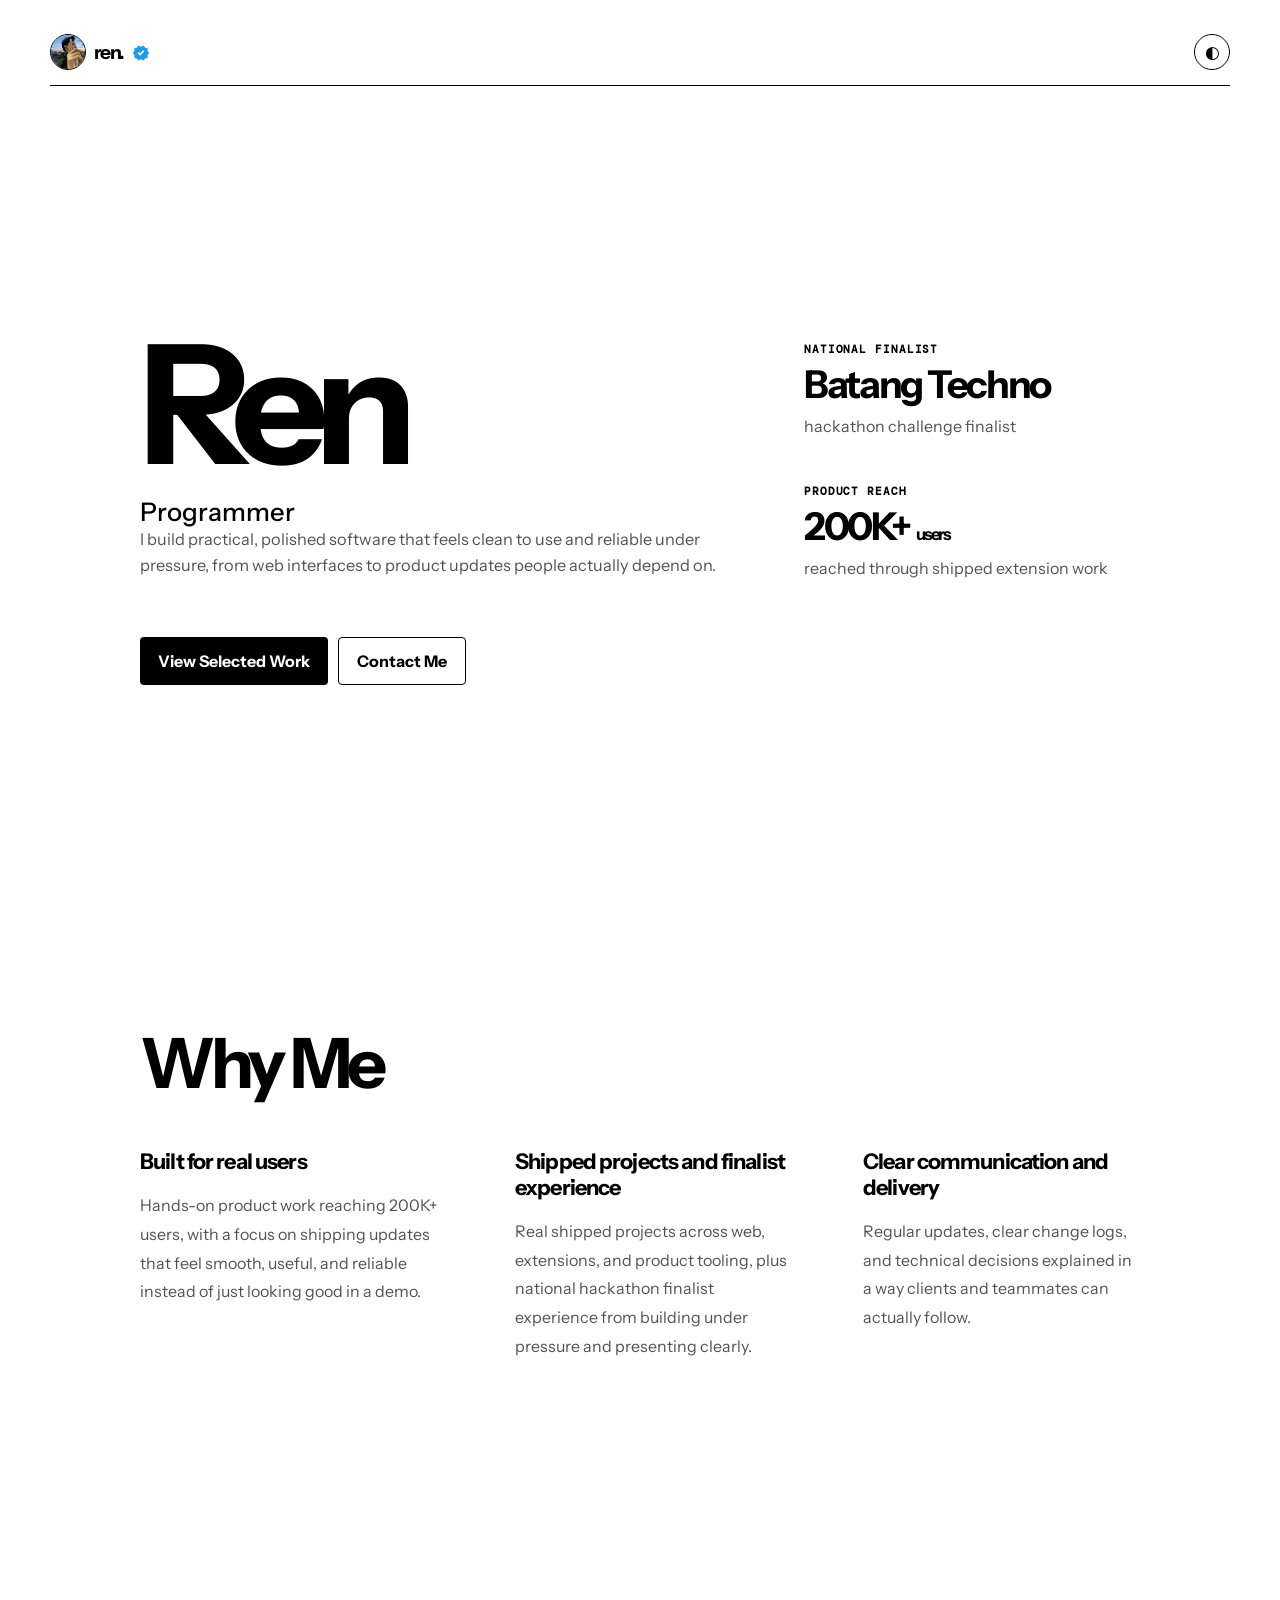
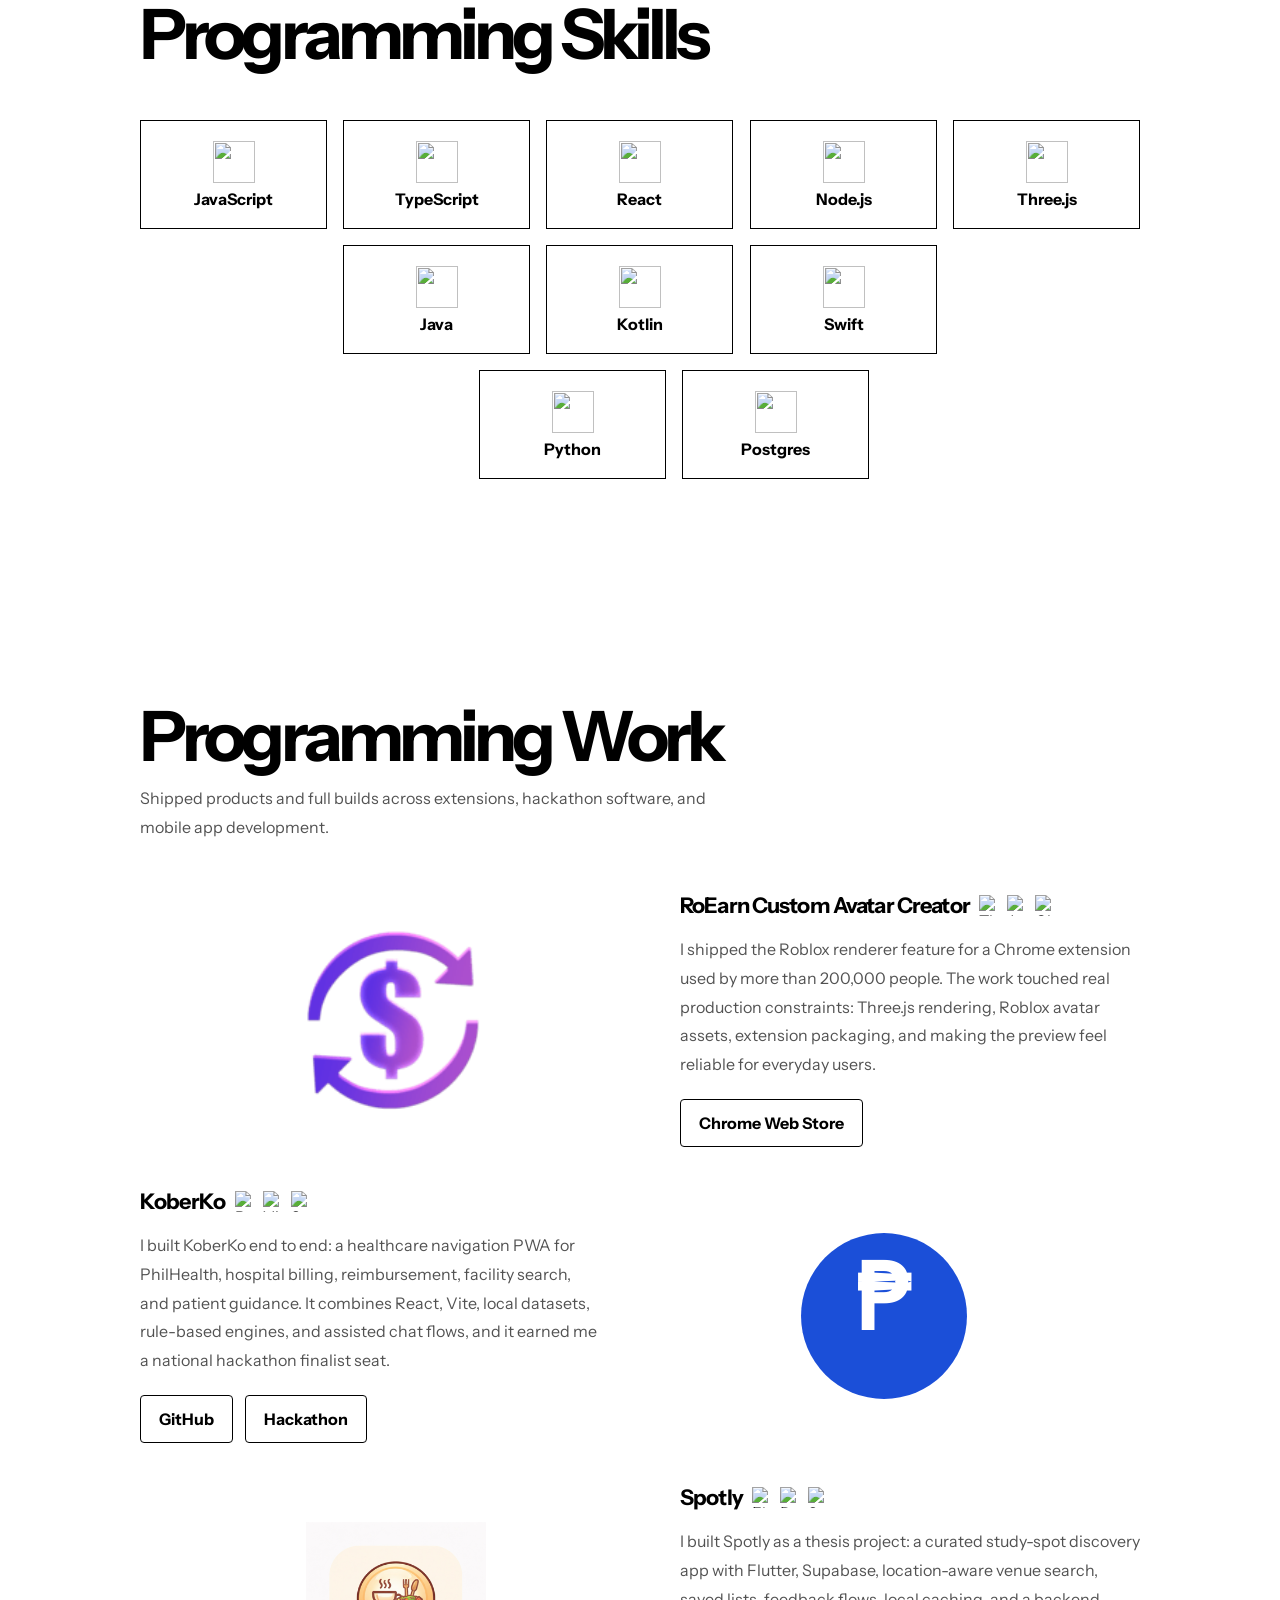
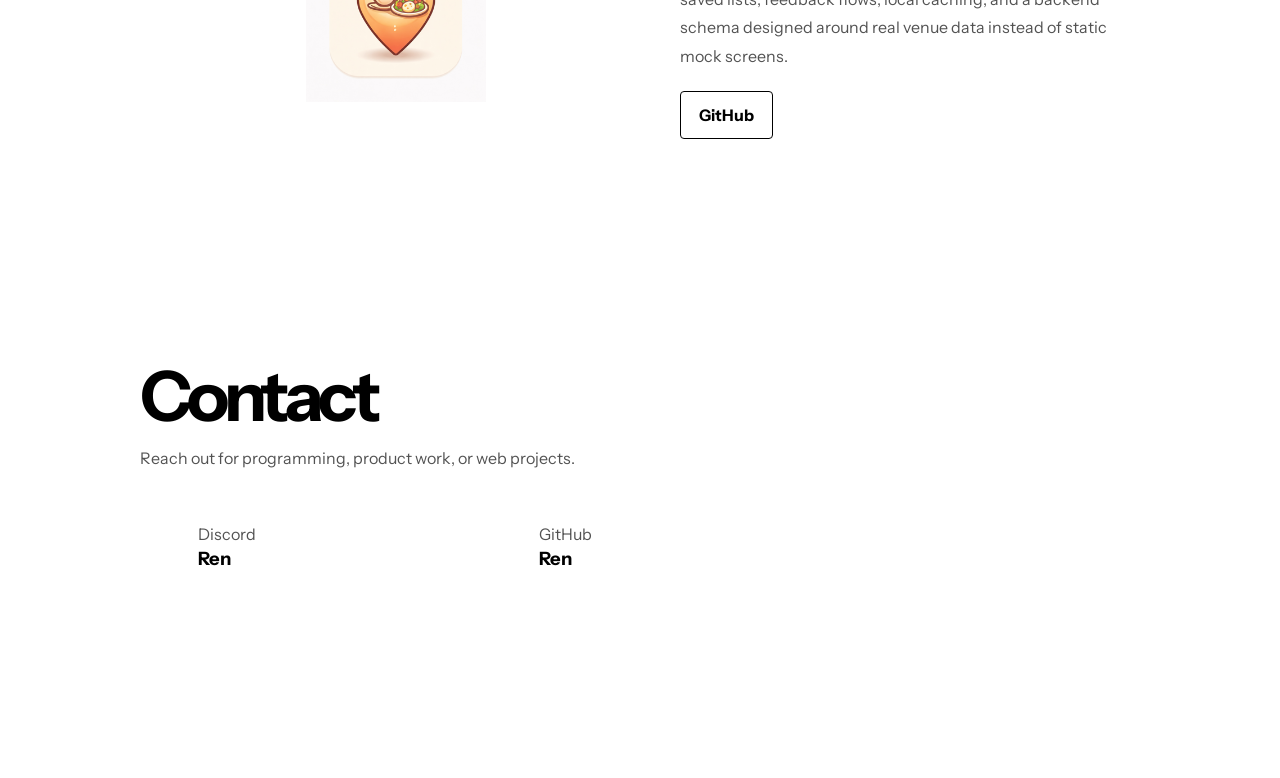
==== commit 2d916533: "Refine mobile hero and navigation menu" ====
--- a/programming/index.html
+++ b/programming/index.html
@@ -16,7 +16,7 @@
     <link rel="preconnect" href="https://fonts.googleapis.com" />
     <link rel="preconnect" href="https://fonts.gstatic.com" crossorigin />
     <link href="https://fonts.googleapis.com/css2?family=DM+Mono:wght@400;500&family=Instrument+Sans:wdth,wght@75..100,400..700&display=swap" rel="stylesheet" />
-    <link rel="stylesheet" href="../styles.css?v=20261023-programming-page" />
+    <link rel="stylesheet" href="../styles.css?v=20261023-mobile-hero" />
   </head>
   <body data-mode="programming" data-choice="complete">
     <div class="page-shell">
--- a/styles.css
+++ b/styles.css
@@ -1688,9 +1688,36 @@
 .theme-toggle { order: 2; width: 36px; height: 36px; }
 .nav-toggle { order: 3; display: inline-flex; justify-self: end; min-height: 36px; padding-inline: 14px; }
 
-.site-nav { grid-column: 1 / -1; order: 4; display: none; width: 100%; flex-direction: column; align-items: stretch; padding: 6px 0 14px; }
-.site-nav.is-open { display: flex; }
-.site-nav a { display: flex; align-items: center; min-height: 44px; padding: 10px 0; }
+.site-nav {
+  position: absolute;
+  top: calc(100% + 8px);
+  right: 0;
+  display: flex;
+  width: min(224px, calc(100vw - 28px));
+  padding: 8px 12px;
+  flex-direction: column;
+  align-items: stretch;
+  border: 1px solid var(--rule);
+  border-radius: 12px;
+  background: color-mix(in srgb, var(--paper) 97%, transparent);
+  box-shadow: 0 14px 30px color-mix(in srgb, var(--ink) 14%, transparent);
+  opacity: 0;
+  visibility: hidden;
+  pointer-events: none;
+  transform: translateY(-8px) scale(.97);
+  transform-origin: top right;
+  transition: opacity 180ms ease, transform 220ms cubic-bezier(.16, 1, .3, 1), visibility 0s linear 220ms;
+}
+
+.site-nav.is-open {
+  opacity: 1;
+  visibility: visible;
+  pointer-events: auto;
+  transform: translateY(0) scale(1);
+  transition-delay: 0s;
+}
+
+.site-nav a { display: flex; align-items: center; min-height: 40px; padding: 8px 2px; }
 .site-nav a[data-track="programming"],
 body[data-mode="programming"] .site-nav a[data-track="scripting"] { display: none; }
 body[data-mode="programming"] .site-nav a[data-track="programming"] { display: flex; }
@@ -1813,28 +1840,28 @@
 
   .hero {
     min-height: min(540px, calc(100svh - 85px));
-    padding: clamp(34px, 9vw, 46px) 0;
+    padding: clamp(40px, 10vw, 52px) 0;
   }
   .hero-grid {
     grid-template-areas:
       "intro proof"
       "detail detail";
     grid-template-columns: repeat(2, minmax(0, 1fr));
-    gap: 20px 14px;
+    gap: 24px 16px;
   }
-  .hero h1 { margin-top: 2px; font-size: clamp(2.35rem, 12vw, 3.15rem); }
-  .hero-subtitle { margin-top: 9px; font-size: clamp(.76rem, 3.5vw, .92rem); }
-  .hero-intro .hero-text { margin-top: 14px; font-size: clamp(.72rem, 3.15vw, .84rem); line-height: 1.48; }
-  .hero-actions { grid-template-columns: repeat(2, minmax(0, 1fr)); gap: 8px; margin-top: 2px; }
-  .hero-actions .button { min-height: 40px; padding: 0 8px; font-size: .76rem; }
+  .hero h1 { margin-top: 2px; font-size: clamp(2.85rem, 14.4vw, 3.65rem); }
+  .hero-subtitle { margin-top: 11px; font-size: clamp(.86rem, 3.85vw, 1rem); }
+  .hero-intro .hero-text { margin-top: 16px; font-size: clamp(.82rem, 3.45vw, .94rem); line-height: 1.5; }
+  .hero-actions { grid-template-columns: repeat(2, minmax(0, 1fr)); gap: 10px; margin-top: 4px; }
+  .hero-actions .button { min-height: 46px; padding: 0 8px; font-size: .82rem; }
 
   .proof-card,
-  .proof-card-large { padding: 7px 0 10px; }
-  .proof-card span { font-size: .54rem; }
-  .proof-card strong { margin-top: 4px; font-size: clamp(1.38rem, 6.9vw, 1.72rem); }
-  .proof-card p { margin-top: 5px; font-size: clamp(.66rem, 2.7vw, .78rem); }
-  .proof-stat-number { font-size: 1.2em; }
-  .proof-stat-label { font-size: .43em; }
+  .proof-card-large { padding: 9px 0 12px; }
+  .proof-card span { font-size: .59rem; }
+  .proof-card strong { margin-top: 5px; font-size: clamp(1.62rem, 7.6vw, 2rem); }
+  .proof-card p { margin-top: 6px; font-size: clamp(.71rem, 2.95vw, .84rem); }
+  .proof-stat-number { font-size: 1.27em; }
+  .proof-stat-label { font-size: .45em; }
 
   .feature-card h3,
   .game-body h3,
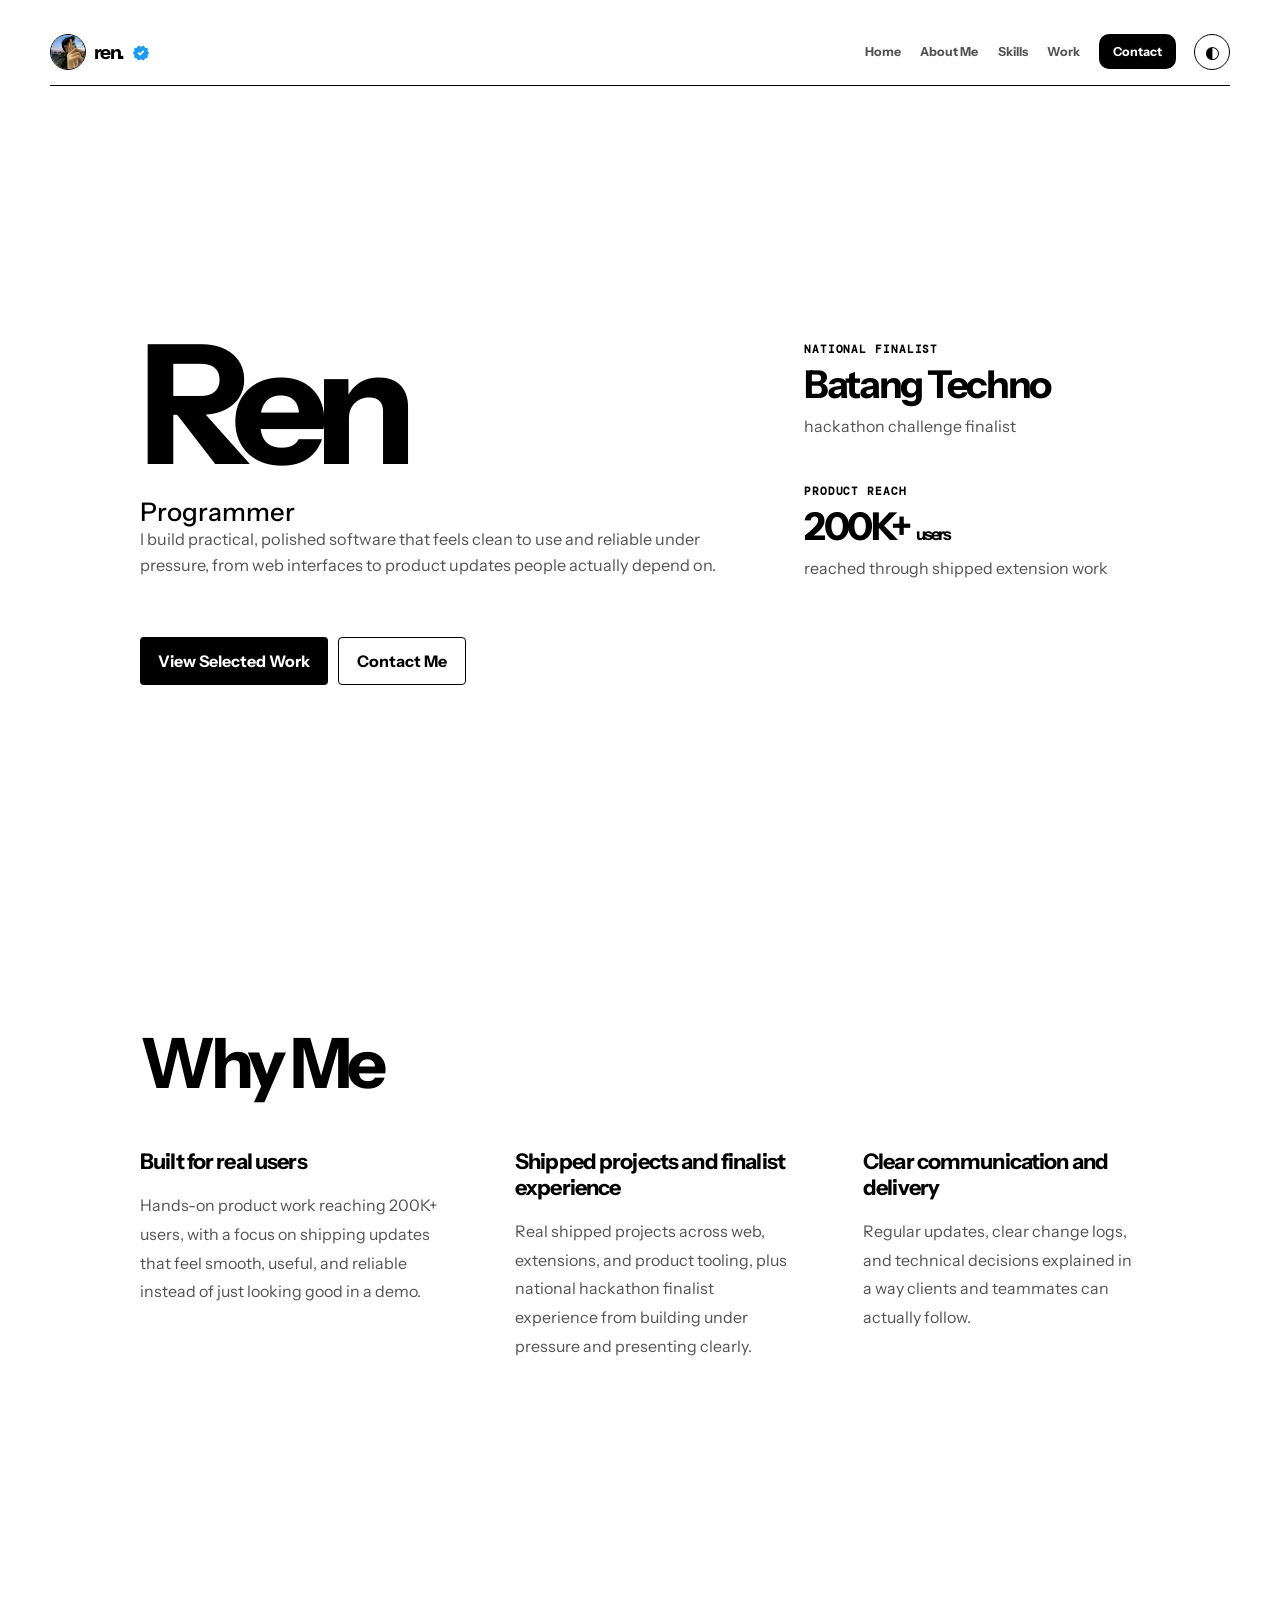
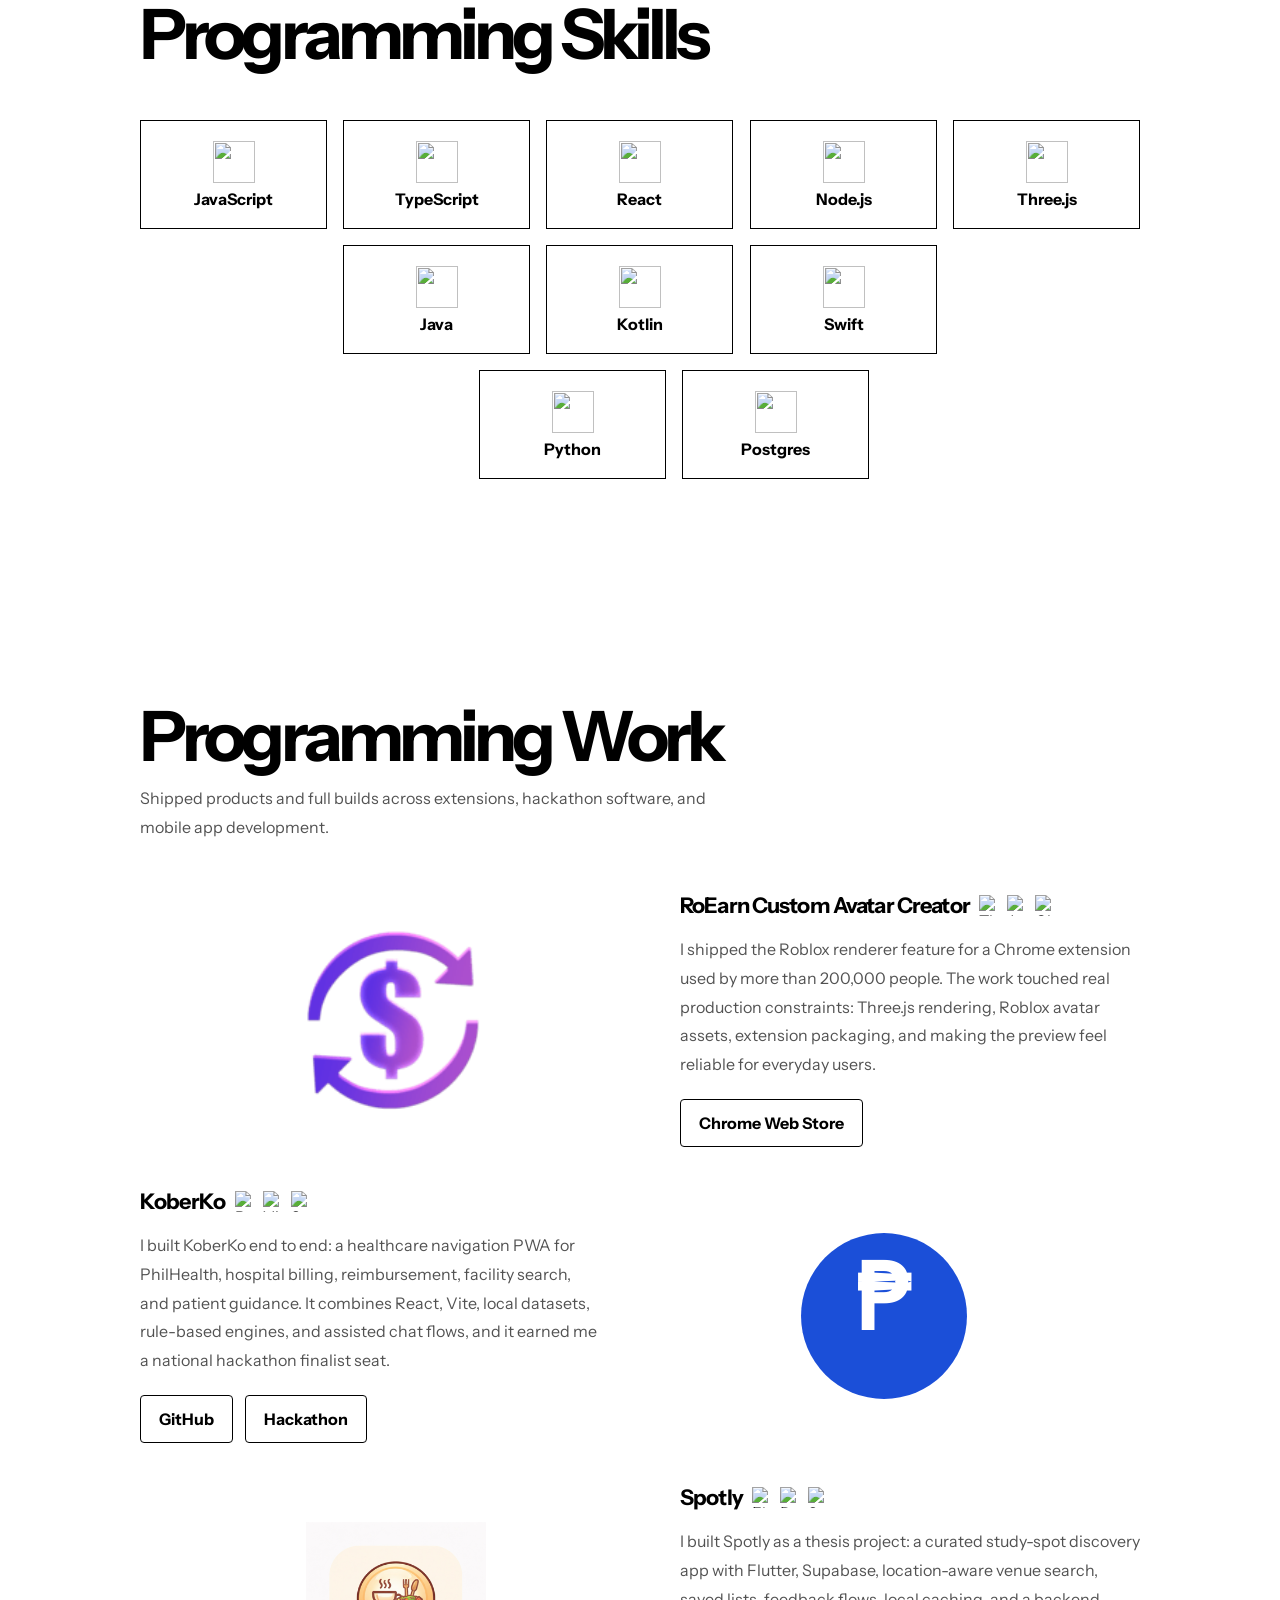
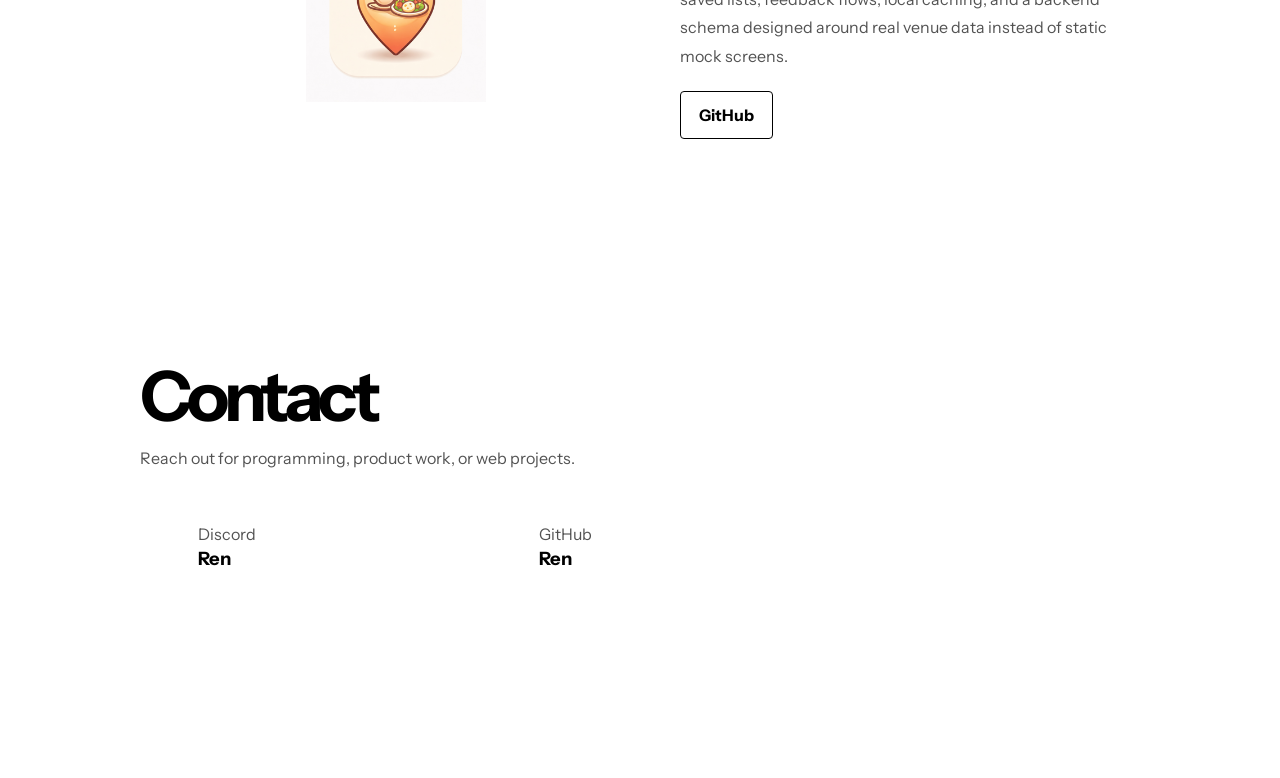
==== commit d4d83ca1: "Restore desktop navigation and refine mobile menu" ====
--- a/programming/index.html
+++ b/programming/index.html
@@ -16,7 +16,7 @@
     <link rel="preconnect" href="https://fonts.googleapis.com" />
     <link rel="preconnect" href="https://fonts.gstatic.com" crossorigin />
     <link href="https://fonts.googleapis.com/css2?family=DM+Mono:wght@400;500&family=Instrument+Sans:wdth,wght@75..100,400..700&display=swap" rel="stylesheet" />
-    <link rel="stylesheet" href="../styles.css?v=20261023-mobile-hero" />
+    <link rel="stylesheet" href="../styles.css?v=20261023-nav-fix" />
   </head>
   <body data-mode="programming" data-choice="complete">
     <div class="page-shell">
--- a/styles.css
+++ b/styles.css
@@ -1693,8 +1693,8 @@
   top: calc(100% + 8px);
   right: 0;
   display: flex;
-  width: min(224px, calc(100vw - 28px));
-  padding: 8px 12px;
+  width: min(192px, calc(100vw - 28px));
+  padding: 8px 10px;
   flex-direction: column;
   align-items: stretch;
   border: 1px solid var(--rule);
@@ -1717,7 +1717,14 @@
   transition-delay: 0s;
 }
 
-.site-nav a { display: flex; align-items: center; min-height: 40px; padding: 8px 2px; }
+.site-nav a {
+  display: flex;
+  align-items: center;
+  justify-content: center;
+  min-height: 40px;
+  padding: 8px 10px;
+  text-align: center;
+}
 .site-nav a[data-track="programming"],
 body[data-mode="programming"] .site-nav a[data-track="scripting"] { display: none; }
 body[data-mode="programming"] .site-nav a[data-track="programming"] { display: flex; }
@@ -1912,8 +1919,34 @@
   .site-wordmark { font-size: 1.2rem; }
   .theme-toggle { order: 3; }
   .nav-toggle { display: none; }
-  .site-nav { order: 2; display: flex; width: auto; flex-direction: row; align-items: center; padding: 0; }
-  .site-nav a { display: inline-flex; min-height: auto; padding: 8px 0; }
+  .site-nav {
+    position: static;
+    top: auto;
+    right: auto;
+    order: 2;
+    display: flex;
+    width: auto;
+    margin-left: auto;
+    padding: 0;
+    flex-direction: row;
+    align-items: center;
+    border: 0;
+    border-radius: 0;
+    background: transparent;
+    box-shadow: none;
+    opacity: 1;
+    visibility: visible;
+    pointer-events: auto;
+    transform: none;
+    transition: none;
+  }
+  .site-nav a {
+    display: inline-flex;
+    justify-content: flex-start;
+    min-height: auto;
+    padding: 8px 0;
+    text-align: left;
+  }
   body[data-mode="programming"] .site-nav a[data-track="programming"] { display: inline-flex; }
 
   .section-panel,
